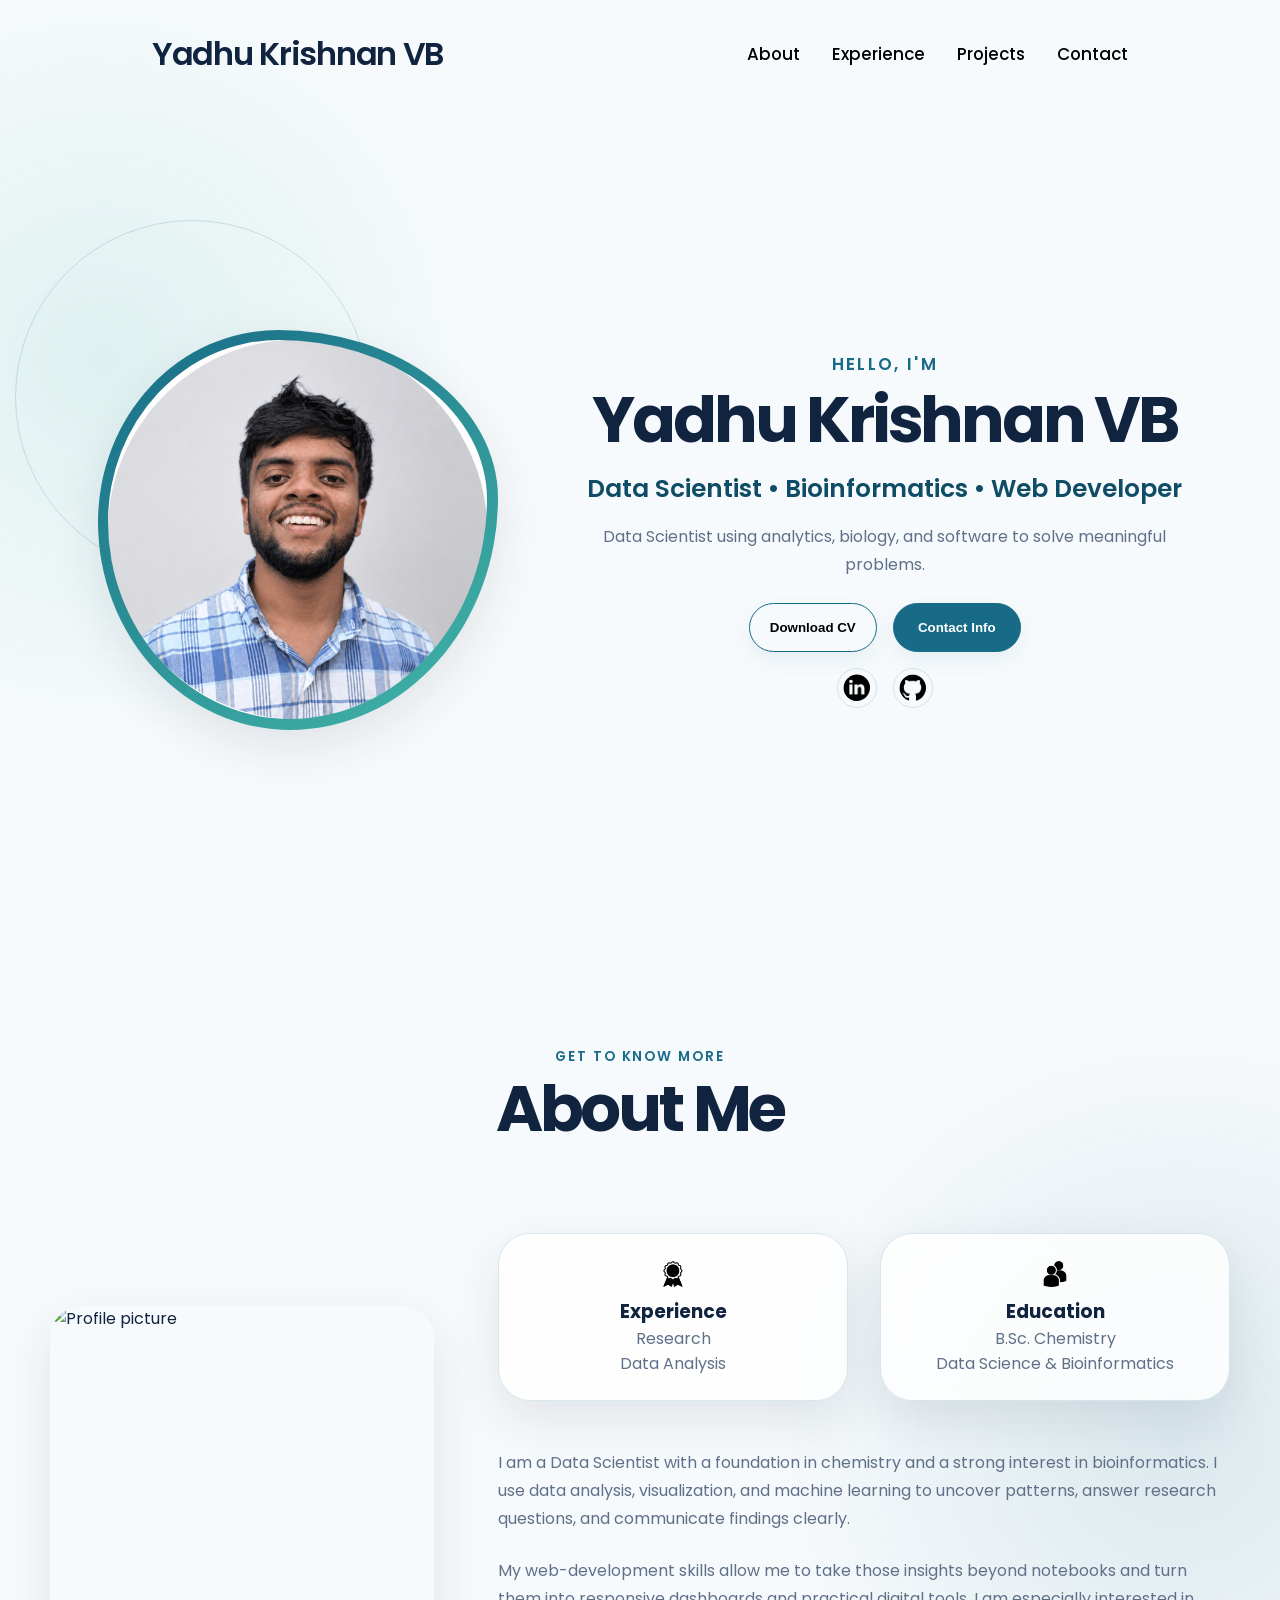
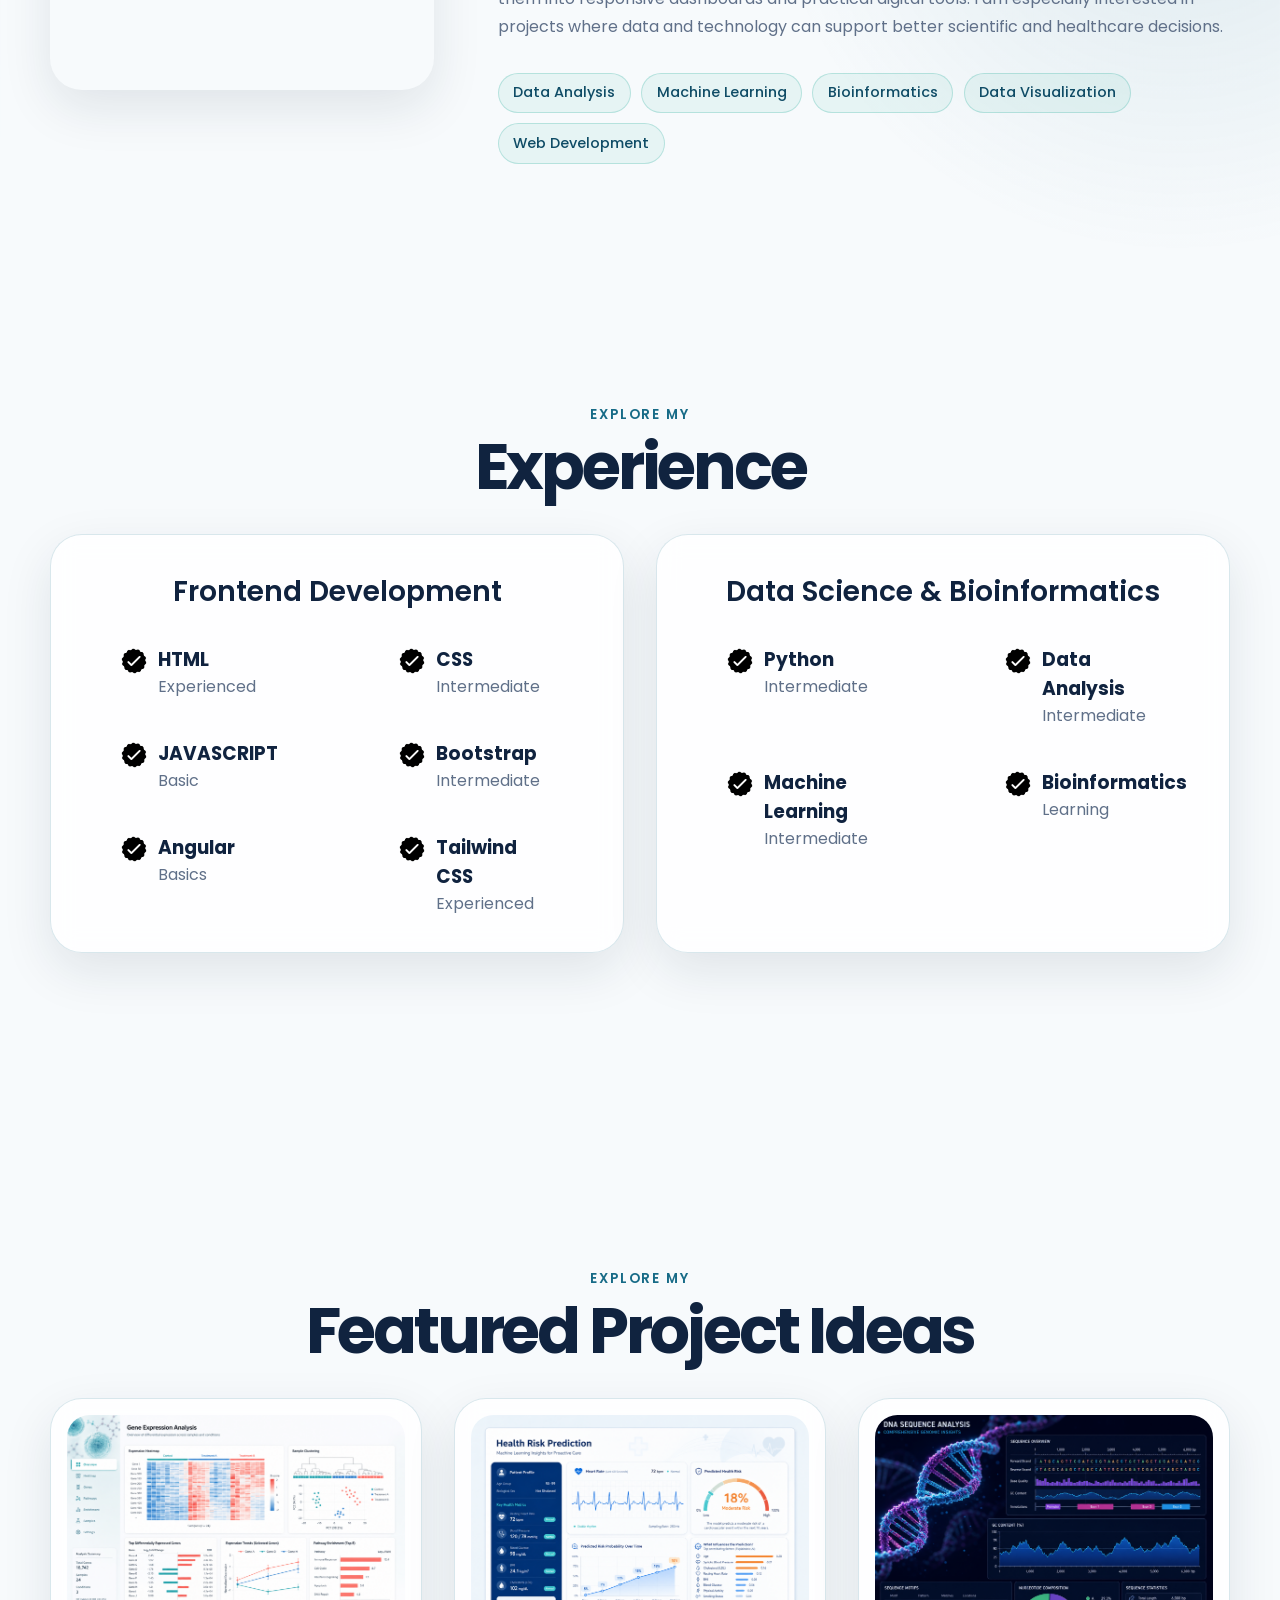
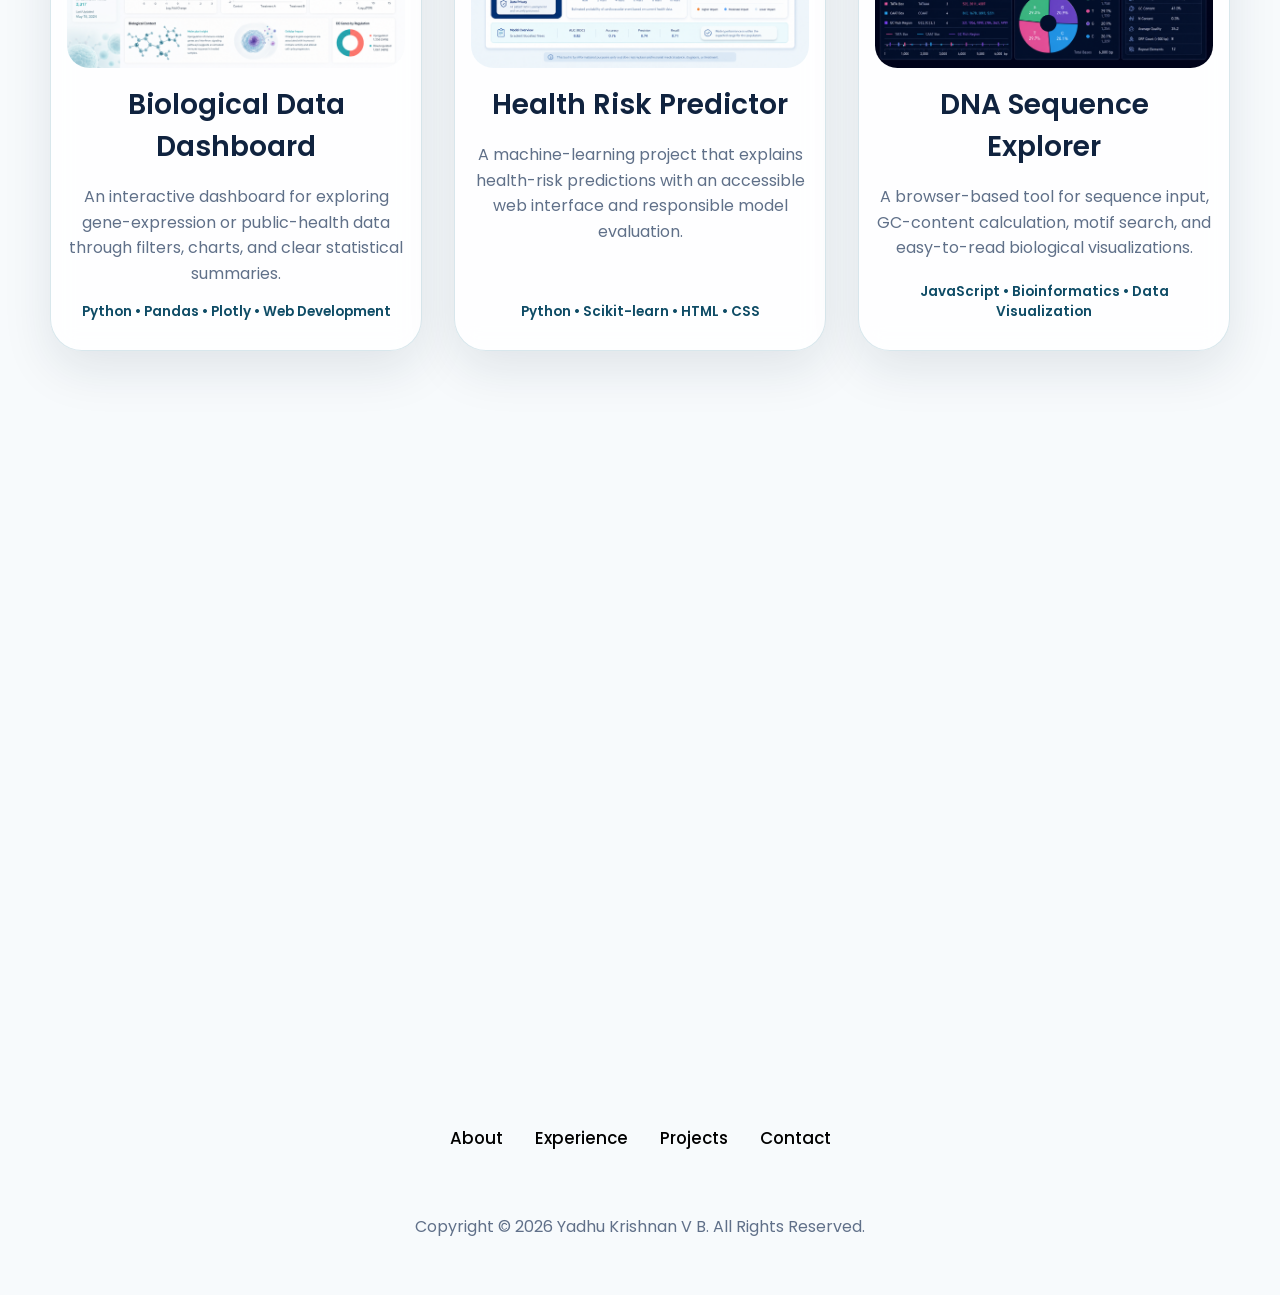
==== index.html @ 6dc7a038 "Remove industrial experience section" ====
<!DOCTYPE html>
<html lang="en">
<head>
  <meta charset="UTF-8" />
  <meta http-equiv="X-UA-Compatible" content="IE=edge" />
  <meta name="viewport" content="width=device-width, initial-scale=1.0" />
  <title>Yadhu Krishnan VB | Data Science & Bioinformatics</title>
  <link rel="stylesheet" href="style.css" />
  <link rel="stylesheet" href="mediaqueries.css" />
</head>
<body>
  <nav id="desktop-nav">
    <div class="logo">Yadhu Krishnan VB</div>
    <div>
      <ul class="nav-links">
        <li><a href="#about">About</a></li>
        <li><a href="#experience">Experience</a></li>
        <li><a href="#projects">Projects</a></li>
        <li><a href="#contact">Contact</a></li>
      </ul>
    </div>
  </nav>
 <nav id="hamburger-nav">
  <div class="logo">Yadhu Krishnan VB</div>

  <div class="hamburger-menu">
    <div class="hamburger-icon" onclick="toggleMenu()">
      <span></span>
      <span></span>
      <span></span>
    </div>

    <div class="menu-links">
      <li><a href="#about" onclick="toggleMenu()">About</a></li>
      <li><a href="#experience" onclick="toggleMenu()">Experience</a></li>
      <li><a href="#projects" onclick="toggleMenu()">Projects</a></li>
      <li><a href="#contact" onclick="toggleMenu()">Contact</a></li>
    </div>
  </div>
</nav>
<section id="profile">
  <div class="section__pic-container">
    <img
      src="./assets/profile-pic.png"
      alt="Yadhu Krishnan VB profile picture"
    />
  </div>

  <div class="section__text">
    <p class="section__text__p1">Hello, I'm</p>
    <h1 class="title">Yadhu Krishnan VB</h1>
    <!-- UPDATED: Clear professional positioning -->
    <p class="section__text__p2">Data Scientist • Bioinformatics • Web Developer</p>
    <p class="profile-summary">
      Data Scientist using analytics, biology, and software to solve meaningful problems.
    </p>

    <div class="btn-container">
      <button
        class="btn btn-color-2"
        onclick="window.open('./assets/resume-example.pdf')"
      >
        Download CV
      </button>

      <button
        class="btn btn-color-1"
        onclick="location.href='./#contact'"
      >
        Contact Info
      </button>
    </div>

    <div id="socials-container">
      <img
        src="./assets/linkedin.png"
        alt="My LinkedIn profile"
        class="icon"
        onclick="location.href='https://www.linkedin.com/in/yadhu-krishnan-v-b-65b9093b6'"
      />
      <img
  src="./assets/github.png"
  alt="Yadhu portfolio GitHub repository"
  class="icon"
  onclick="location.href='https://github.com/yadhukrishnanvb/yadhu-portfolio'"
/>
    </div>
  </div>
</section>
<section id="about">
    <p class="section__text__p1">Get TO Know More</p>
    <h1 class="title">About Me</h1>
   <div class="section-container">
    <div class="section__pic-container">
    <img
      src="./assets/about-pic.jpeg"
      alt="Profile picture"
      class="about-pic"
    />
  </div>

  <div class="about-details-container">
    <div class="about-containers">
      <div class="details-container">
        <img
          src="./assets/experience.png"
          alt="Experience icon"
          class="icon"
        />
        <h3>Experience</h3>
        <p>Research<br />Data Analysis</p>
    </div>
    <div class="details-container">
        <img
          src="./assets/education.png"
          alt="Education icon"
          class="icon"
          />
          <h3>Education</h3>
          <p>B.Sc. Chemistry<br />Data Science &amp; Bioinformatics</p>

    </div>
    </div>
    <div class="text-container">
      <!-- UPDATED: Clearer professional introduction and areas of focus -->
      <p>
        I am a Data Scientist with a foundation in chemistry and a strong interest in
        bioinformatics. I use data analysis, visualization, and machine learning to
        uncover patterns, answer research questions, and communicate findings clearly.
      </p>
      <p>
        My web-development skills allow me to take those insights beyond notebooks and
        turn them into responsive dashboards and practical digital tools. I am especially
        interested in projects where data and technology can support better scientific
        and healthcare decisions.
      </p>
      <div class="about-focus" aria-label="Areas of focus">
        <span>Data Analysis</span>
        <span>Machine Learning</span>
        <span>Bioinformatics</span>
        <span>Data Visualization</span>
        <span>Web Development</span>
      </div>
    </div>
  </div>
</div>
<img
  src="./assets/arrow.png"
  alt="Arrow icon"
  class="icon arrow"
  onclick="location.href='./#experience'"
/>
</section>
<section id="experience">
  <p class="section__text__p1">Explore My</p>
  <h1 class="title">Experience</h1>
  <div class="experience-details-container">
    <div class="about-containers">
      <div class="details-container">
        <h2 class="experience-sub-title">Frontend Development</h2>
        <div class="article-container">
        <article>
        <img
           src="./assets/checkmark.png"
         alt="Experience icon"
        class="icon"
  />
  <div>
    <h3>HTML</h3>
    <p>Experienced</p>
  </div>
</article>
        <article>
        <img
           src="./assets/checkmark.png"
         alt="Experience icon"
        class="icon"
  />
  <div>
    <h3>CSS</h3>
    <p>Intermediate</p>
  </div>
</article>
        <article>
        <img
           src="./assets/checkmark.png"
         alt="Experience icon"
        class="icon"
  />
  <div>
    <h3>JAVASCRIPT</h3>
    <p>Basic</p>
  </div>
</article>
        <article>
        <img
           src="./assets/checkmark.png"
         alt="Experience icon"
        class="icon"
  />
  <div>
    <h3>Bootstrap</h3>
    <p>Intermediate</p>
  </div>
</article>
        <article>
        <img
           src="./assets/checkmark.png"
         alt="Experience icon"
        class="icon"
  />
  <div>
    <h3>Angular</h3>
    <p>Basics</p>
  </div>
</article>
        <article>
        <img
           src="./assets/checkmark.png"
         alt="Experience icon"
        class="icon"
  />
  <div>
    <h3>Tailwind CSS</h3>
    <p>Experienced</p>
  </div>
</article>
        </div>
      </div>
      <div class="details-container">
        <!-- UPDATED: Data science and bioinformatics skills -->
        <h2 class="experience-sub-title">Data Science &amp; Bioinformatics</h2>
        <div class="article-container">
        <article>
        <img
           src="./assets/checkmark.png"
         alt="Experience icon"
        class="icon"
  />
  <div>
    <h3>Python</h3>
    <p>Intermediate</p>
  </div>
</article>
        <article>
        <img
           src="./assets/checkmark.png"
         alt="Experience icon"
        class="icon"
  />
  <div>
    <h3>Data Analysis</h3>
    <p>Intermediate</p>
  </div>
</article>
        <article>
        <img
           src="./assets/checkmark.png"
         alt="Experience icon"
        class="icon"
  />
  <div>
    <h3>Machine Learning</h3>
    <p>Intermediate</p>
  </div>
</article>
        <article>
        <img
           src="./assets/checkmark.png"
         alt="Experience icon"
        class="icon"
  />
  <div>
    <h3>Bioinformatics</h3>
    <p>Learning</p>
  </div>
</article>
        
        </div>
      </div>
    </div>
  </div>
  <img
  src="./assets/arrow.png"
  alt="Arrow icon"
  class="icon arrow"
  onclick="location.href='./#projects'"
/>
</section>
<section id="projects">
  <!-- UPDATED: One heading and three interdisciplinary project ideas -->
  <p class="section__text__p1">Explore My</p>
  <h1 class="title">Featured Project Ideas</h1>

  <div class="projects-grid">
    <div class="details-container color-container project-card">
      <img src="./assets/project-1.png" alt="Biological data dashboard preview" class="project-img" />
      <h2 class="experience-sub-title project-title">Biological Data Dashboard</h2>
      <p class="project-description">
        An interactive dashboard for exploring gene-expression or public-health data
        through filters, charts, and clear statistical summaries.
      </p>
      <p class="project-tools">Python • Pandas • Plotly • Web Development</p>
    </div>

    <div class="details-container color-container project-card">
      <img src="./assets/project-2.png" alt="Disease prediction application preview" class="project-img" />
      <h2 class="experience-sub-title project-title">Health Risk Predictor</h2>
      <p class="project-description">
        A machine-learning project that explains health-risk predictions with an
        accessible web interface and responsible model evaluation.
      </p>
      <p class="project-tools">Python • Scikit-learn • HTML • CSS</p>
    </div>

    <div class="details-container color-container project-card">
      <img src="./assets/project-3.png" alt="DNA sequence analysis tool preview" class="project-img" />
      <h2 class="experience-sub-title project-title">DNA Sequence Explorer</h2>
      <p class="project-description">
        A browser-based tool for sequence input, GC-content calculation, motif search,
        and easy-to-read biological visualizations.
      </p>
      <p class="project-tools">JavaScript • Bioinformatics • Data Visualization</p>
    </div>
  </div>
</section>
<section id="contact">
  <p class="section__text__p1">Get in Touch</p>
  <h1 class="title">Contact Me</h1>

  <div class="contact-info-upper-container">

    <div class="contact-info-container">
      <a
        href="mailto:yadhubiju@gmail.com"
        class="contact-email-link"
        aria-label="Email Yadhu at yadhubiju@gmail.com"
      >
        <img
          src="./assets/email.png"
          alt=""
          class="icon contact-icon email-icon"
        />
        <span>Email</span>
      </a>
    </div>

    <div class="contact-info-container">
      <img
        src="./assets/linkedin.png"
        alt="LinkedIn icon"
        class="icon contact-icon"
      />
      <p>
        <a href="https://www.linkedin.com/in/yadhu-krishnan-v-b-65b9093b6">
          LinkedIn
        </a>
      </p>
    </div>

  </div>
</section>
<footer>
  <nav>
    <div class="nav-links-container">
      <ul class="nav-links">
        <li><a href="#about">About</a></li>
        <li><a href="#experience">Experience</a></li>
        <li><a href="#projects">Projects</a></li>
        <li><a href="#contact">Contact</a></li>
      </ul>
    </div>
  </nav>

  <p>Copyright &#169; 2026 Yadhu Krishnan V B. All Rights Reserved.</p>
</footer>
<script src="script.js"></script>
</body>
</html>
---- style.css ----
/* GENERAL */

@import url("https://fonts.googleapis.com/css2?family=Poppins:wght@300;400;500;600&display=swap");

* {
  margin: 0;
  padding: 0;
}

body {
  font-family: "Poppins", sans-serif;
}

html {
  scroll-behavior: smooth;
}

p {
  color: rgb(85, 85, 85);
}

/* TRANSITION */

a,
.btn {
  transition: all 300ms ease;
}

/* DESKTOP NAV */

nav,
.nav-links {
  display: flex;
}

nav {
  justify-content: space-around;
  align-items: center;
  height: 17vh;
}
.nav-links {
  gap: 2rem;
  list-style: none;
  font-size: 1.5rem;
}

a {
  color: black;
  text-decoration: none;
  text-decoration-color: white;
}
a:hover {
  color: grey;
  text-decoration: underline;
  text-underline-offset: 1rem;
  text-decoration-color: rgb(181, 181, 181);
}

.logo {
  font-size: 2rem;
}

.logo:hover {
  cursor: default;
}


/* HAMBURGER MENU */

#hamburger-nav {
  display: none;
}

.hamburger-menu {
  position: relative;
  display: inline-block;
}

.hamburger-icon {
  display: flex;
  flex-direction: column;
  justify-content: space-between;
  height: 24px;
  width: 30px;
  cursor: pointer;
}

.hamburger-icon span {
  width: 100%;
  height: 2px;
  background-color: black;
  transition: all 0.3s ease-in-out;
}
.menu-links {
  position: absolute;
  top: 100%;
  right: 0;
  background-color: white;
  width: fit-content;
  max-height: 0;
  overflow: hidden;
  transition: all 0.3s ease-in-out;
}


.menu-links a {
  display: block;
  padding: 10px;
  text-align: center;
  font-size: 1.5rem;
  color: black;
  text-decoration: none;
  transition: all 0.3s ease-in-out;
}

.menu-links li {
  list-style: none;
}

.menu-links.open {
  max-height: 300px;
}

.hamburger-icon.open span:first-child {
  transform: rotate(45deg) translate(10px, 5px);
}

.hamburger-icon.open span:nth-child(2) {
  opacity: 0;
}

.hamburger-icon.open span:last-child {
  transform: rotate(-45deg) translate(10px, -5px);
}

.hamburger-icon span:first-child {
  transform: none;
}

.hamburger-icon span:nth-child(2) {
  opacity: 1;
}

.hamburger-icon span:last-child {
  transform: none;
}

/* SECTIONS */

section {
  padding-top: 4vh;
  height: 96vh;
  margin: 0 10rem;
  box-sizing: border-box;
  min-height: fit-content;
}

.section-container {
  display: flex;
}

/* PROFILE SECTION */

#profile {
  display: flex;
  justify-content: center;
  gap: 5rem;
  height: 80vh;
}

.section__pic-container {
  display: flex;
  height: 400px;
  width: 400px;
  margin: auto 0;
}
.section__text {
  align-self: center;
  text-align: center;
}

.section__text p {
  font-weight: 600;
}

.section__text__p1 {
  text-align: center;
}

.section__text__p2 {
  font-size: 1.55rem;
  margin-bottom: 1rem;
}

/* UPDATED: Short supporting statement below the profile title */
.profile-summary {
  max-width: 36rem;
  margin: 0 auto 1.5rem;
  font-weight: 400 !important;
}

.title {
  font-size: 3rem;
  text-align: center;
}

#socials-container {
  display: flex;
  justify-content: center;
  margin-top: 1rem;
  gap: 1rem;
}

/* ICONS */

.icon {
  cursor: pointer;
  height: 2rem;
}
/* BUTTONS */

.btn-container {
  display: flex;
  justify-content: center;
  gap: 1rem;
}

.btn {
  font-weight: 600;
  transition: all 300ms ease;
  padding: 1rem;
  width: 8rem;
  border-radius: 2rem;
}

.btn-color-1,
.btn-color-2 {
  border: rgb(53, 53, 53) 0.1rem solid;
}

.btn-color-1:hover,
.btn-color-2:hover {
  cursor: pointer;
}

.btn-color-1,
.btn-color-2:hover {
  background: rgb(53, 53, 53);
  color: white;
}

.btn-color-1:hover {
  background: rgb(0, 0, 0);
}

.btn-color-2 {
  background: none;
}

.btn-color-2:hover {
  border: rgb(255, 255, 255) 0.1rem solid;
}

.btn-container {
  gap: 1rem;
}

/* ABOUT SECTION */

#about {
  position: relative;
  height: auto;
  min-height: 96vh;
  padding-bottom: 6rem;
}

#about .title {
  margin-bottom: 2.5rem;
}

#about .section-container {
  align-items: center;
}

.about-containers {
  gap: 2rem;
  margin-bottom: 3rem;
  margin-top: 0;
}

.about-details-container {
  justify-content: center;
  flex-direction: column;
}

.about-containers,
.about-details-container {
  display: flex;
}

.about-pic {
  border-radius: 2rem;
}

.text-container p {
  line-height: 1.75;
  margin-bottom: 1.5rem;
}

/* UPDATED: Scannable focus areas in the About section */
.about-focus {
  display: flex;
  flex-wrap: wrap;
  gap: 0.65rem;
  margin-top: 2rem;
}

.about-focus span {
  padding: 0.55rem 0.9rem;
  border: 1px solid rgb(163, 163, 163);
  border-radius: 2rem;
  color: rgb(53, 53, 53);
  font-size: 0.9rem;
  font-weight: 500;
  background: rgb(250, 250, 250);
}

.arrow {
  position: absolute;
  right: -5rem;
  bottom: 2.5rem;
}

.details-container {
  padding: 1.5rem;
  flex: 1;
  background: white;
  border-radius: 2rem;
  border: rgb(53, 53, 53) 0.1rem solid;
  border-color: rgb(163, 163, 163);
  text-align: center;
}

.section-container {
  gap: 4rem;
  height: 80%;
}

.section__pic-container {
  height: 400px;
  width: 400px;
  margin: auto 0;
}

/* EXPERIENCE SECTION */

#experience {
  position: relative;
}

.experience-sub-title {
  color: rgb(85, 85, 85);
  font-weight: 600;
  font-size: 1.75rem;
  margin-bottom: 2rem;
}

.experience-details-container {
  display: flex;
  justify-content: center;
  flex-direction: column;
  margin-top: 2rem;
}

.article-container {
  display: flex;
  text-align: initial;
  flex-wrap: wrap;
  flex-direction: row;
  gap: 2.5rem;
  justify-content: space-around;
}

article {
  display: flex;
  width: 10rem;
  justify-content: space-around;
  gap: 0.5rem;
}

article.icon{
  cursor: default;
}

/* PROJECTS SECTION */

#projects {
  position: relative;
  height: auto;
  padding-bottom: 5rem;
}

/* UPDATED: Responsive project-card layout */
.projects-grid {
  display: grid;
  grid-template-columns: repeat(3, minmax(0, 1fr));
  gap: 2rem;
  margin-top: 2rem;
}

.project-card {
  display: flex;
  flex-direction: column;
  align-items: center;
}

.color-container {
  border-color: rgb(163, 163, 163);
  background: rgb(250, 250, 250);
}

.project-img {
  border-radius: 2rem;
  width: 90%;
  aspect-ratio: 4 / 3;
  object-fit: cover;
}

.project-title {
  margin: 1rem;
  color: black;
}

.project-btn {
  color: black;
  border-color: rgb(163, 163, 163);
}

.project-description {
  line-height: 1.6;
  margin-bottom: 1rem;
}

.project-tools {
  margin-top: auto;
  font-weight: 600;
  color: rgb(53, 53, 53);
}

/* CONTACT */

#contact {
  display: flex;
  justify-content: center;
  flex-direction: column;
  height: 70vh;
}

.contact-info-upper-container {
  display: flex;
  justify-content: center;
  border-radius: 2rem;
  border: rgb(53, 53, 53) 0.1rem solid;
  border-color: rgb(163, 163, 163);
  background: rgb(250, 250, 250);
  margin: 2rem auto;
  padding: 0.5rem;
}

.contact-info-container {
  display: flex;
  align-items: center;
  justify-content: center;
  gap: 0.5rem;
  margin: 1rem;
}

.contact-info-container p {
  font-size: larger;
}

.contact-icon {
  cursor: default;
}

.email-icon {
  cursor: pointer;
  height: 2.5rem;
}

.contact-email-link {
  align-items: center;
  display: flex;
  gap: 0.5rem;
}

/* FOOTER SECTION */

footer {
  height: 26vh;
  margin: 0 1rem;
}

footer p {
  text-align: center;
}

/* MODERN VISUAL THEME */
:root { --ink:#10233f; --muted:#607089; --primary:#176b87; --primary-dark:#0f4c66; --accent:#43b7a8; --surface:rgba(255,255,255,.82); --border:rgba(23,107,135,.16); --shadow:0 18px 50px rgba(16,35,63,.1); }
* { box-sizing: border-box; }
body { color:var(--ink); background:radial-gradient(circle at 8% 8%,rgba(67,183,168,.14),transparent 24rem),radial-gradient(circle at 92% 32%,rgba(23,107,135,.12),transparent 26rem),#f7fafc; overflow-x:hidden; }
p { color:var(--muted); }
#desktop-nav,#hamburger-nav { position:relative; z-index:20; }
#desktop-nav { height:12vh; max-width:1280px; margin:auto; }
.logo { color:var(--ink); font-weight:600; letter-spacing:-.04em; }
.nav-links { font-size:1.05rem; }
.nav-links a { position:relative; font-weight:500; }
.nav-links a:hover { color:var(--primary); text-decoration:none; }
.nav-links a::after { position:absolute; right:0; bottom:-.45rem; left:0; height:2px; content:""; background:linear-gradient(90deg,var(--primary),var(--accent)); transform:scaleX(0); transform-origin:right; transition:transform 250ms ease; }
.nav-links a:hover::after { transform:scaleX(1); transform-origin:left; }
section { max-width:1180px; margin-inline:auto; padding-top:6rem; }
#profile { position:relative; min-height:82vh; gap:clamp(3rem,7vw,7rem); }
#profile::before { position:absolute; z-index:-1; width:22rem; height:22rem; content:""; border:1px solid rgba(23,107,135,.18); border-radius:50%; transform:translate(-28rem,1rem); animation:float-orb 7s ease-in-out infinite; }
#profile .section__pic-container { position:relative; padding:.65rem; background:linear-gradient(145deg,var(--primary),var(--accent)); border-radius:45% 55% 52% 48% / 48% 42% 58% 52%; box-shadow:var(--shadow); animation:profile-shape 8s ease-in-out infinite; }
#profile .section__pic-container img,.about-pic { width:100%; height:100%; object-fit:cover; }
#profile .section__pic-container img { border-radius:inherit; }
.section__text { max-width:40rem; }
.section__text__p1 { color:var(--primary); font-size:.85rem; font-weight:600; letter-spacing:.14em; text-transform:uppercase; }
#profile .section__text__p1 { font-size:1.05rem; }
.title { margin:.45rem 0 1rem; color:var(--ink); font-size:clamp(2.5rem,5vw,4.25rem); line-height:1.08; letter-spacing:-.05em; }
.section__text__p2 { color:var(--primary-dark); }
.profile-summary { line-height:1.75; }
.btn { border-color:var(--primary); box-shadow:0 8px 20px rgba(23,107,135,.08); }
.btn-color-1,.btn-color-2:hover { background:var(--primary); }
.btn:hover { border-color:var(--primary-dark); box-shadow:0 12px 24px rgba(23,107,135,.2); transform:translateY(-3px); }
#socials-container .icon { padding:.35rem; height:2.5rem; border:1px solid var(--border); border-radius:50%; transition:transform 250ms ease,box-shadow 250ms ease; }
#socials-container .icon:hover { box-shadow:0 8px 18px rgba(16,35,63,.14); transform:translateY(-3px) rotate(-4deg); }
.details-container,.contact-info-upper-container { background:var(--surface); border:1px solid var(--border); box-shadow:var(--shadow); backdrop-filter:blur(12px); }
.details-container { transition:transform 300ms ease,box-shadow 300ms ease,border-color 300ms ease; }
.details-container:hover { border-color:rgba(23,107,135,.38); box-shadow:0 22px 55px rgba(16,35,63,.14); transform:translateY(-7px); }
#about .section-container { min-height:70vh; }
#about .section__pic-container {
  flex: 0 0 clamp(280px, 30vw, 400px);
  width: clamp(280px, 30vw, 400px);
  height: auto;
  aspect-ratio: 1;
  overflow: hidden;
  border-radius: 2rem;
  box-shadow: var(--shadow);
}
#about .about-details-container { flex: 1 1 0; min-width: 0; }
.about-focus span { color:var(--primary-dark); background:rgba(67,183,168,.09); border-color:rgba(67,183,168,.3); }
#experience { height:auto; min-height:96vh; padding-bottom:6rem; }
#experience .details-container { padding:2.25rem 1.75rem; }
.experience-sub-title { color:var(--ink); }
article { justify-content:flex-start; align-items:flex-start; }
article .icon { flex:0 0 auto; }
.project-card { overflow:hidden; padding:1rem 1rem 1.75rem; }
.project-img { width:100%; border-radius:1.4rem; transition:transform 500ms ease; }
.project-card:hover .project-img { transform:scale(1.035); }
.project-tools { color:var(--primary-dark); font-size:.85rem; }
#contact { min-height:70vh; }
.contact-info-upper-container { padding:.75rem 1.5rem; }
.contact-info-container a:hover { color:var(--primary); text-decoration:none; }
.reveal { opacity:0; transform:translateY(28px); transition:opacity 700ms ease,transform 700ms cubic-bezier(.22,1,.36,1); }
.reveal.is-visible { opacity:1; transform:translateY(0); }
@keyframes profile-shape { 0%,100% { border-radius:45% 55% 52% 48% / 48% 42% 58% 52%; } 50% { border-radius:55% 45% 44% 56% / 42% 54% 46% 58%; } }
@keyframes float-orb { 0%,100% { transform:translate(-28rem,1rem); } 50% { transform:translate(-28rem,-1rem); } }
@media (prefers-reduced-motion:reduce) {
  *,*::before,*::after { scroll-behavior:auto!important; animation-duration:.01ms!important; animation-iteration-count:1!important; transition-duration:.01ms!important; }
  .reveal { opacity:1; transform:none; }
}
---- mediaqueries.css ----
@media screen and (max-width: 1400px) {
  #profile {
    height: 83vh;
    margin-bottom: 6rem;
  }

  .about-containers {
    flex-wrap: wrap;
  }
}

@media screen and (max-width: 1200px) {
  #desktop-nav {
    display: none;
  }

  #hamburger-nav {
    display: flex;
  }

  #experience,
  .experience-details-container {
    margin-top: 2rem;
  }

  #profile,
  .section-container {
    display: block;
  }

  .arrow {
    display: none;
  }

  section,
  .section-container {
    height: fit-content;
  }

  section {
    margin: 0 5%;
  }

  #hamburger-nav { height: 6rem; padding: 0 5%; }
  .menu-links { border: 1px solid var(--border); border-radius: 1rem; box-shadow: var(--shadow); }

  .section__pic-container {
    width: 275px;
    height: 275px;
    margin: 0 auto 2rem;
  }

  #about .section__pic-container {
    width: 275px;
    height: auto;
  }

  .about-containers {
    margin-top: 0;
  }

  #about .title {
    margin-bottom: 2rem;
  }

  .projects-grid {
    grid-template-columns: repeat(2, minmax(0, 1fr));
  }
}
@media screen and (max-width: 600px) {
  #contact,
  footer {
    height: 40vh;
  }

  #profile {
    height: auto;
    min-height: calc(100vh - 6rem);
    margin-bottom: 3rem;
    padding-top: 2rem;
  }

  article {
    font-size: 1rem;
  }

  footer nav {
    height: fit-content;
    margin-bottom: 2rem;
  }

  .about-containers,
  .contact-info-upper-container,
  .btn-container {
    flex-wrap: wrap;
  }

  .contact-info-container {
    margin: 0;
  }

  .contact-info-container p,
  .nav-links li a {
    font-size: 1rem;
  }

  .experience-sub-title {
    font-size: 1.25rem;
  }

  .logo {
    font-size: 1.5rem;
  }

  .nav-links {
    flex-direction: column;
    gap: 0.5rem;
    text-align: center;
  }

  .contact-info-upper-container {
    padding: 0.5rem;
  }

  .section__pic-container {
    width: auto;
    height: min(70vw, 290px);
    justify-content: center;
  }

  #profile .section__pic-container { width: min(70vw, 290px); }

  #about .section__pic-container {
    width: min(78vw, 290px);
    height: auto;
  }

  .section__text__p2 {
    font-size: 1.25rem;
  }

  .title {
    font-size: 2rem;
  }

  section { padding-top: 4.5rem; }
  .section__text { padding-inline: .5rem; }
  .section__text__p2 { line-height: 1.5; }
  .details-container { border-radius: 1.4rem; }
  #experience .details-container { padding: 1.5rem 1rem; }
  .article-container { gap: 1.75rem 1rem; }
  article { width: calc(50% - .5rem); }
  .contact-info-upper-container { flex-direction: column; gap: .8rem; padding: 1.25rem; }

  .text-container {
    text-align: justify;
  }

  #about {
    padding-bottom: 4rem;
  }

  #about .title {
    margin-bottom: 1.5rem;
  }

  .about-containers {
    margin-bottom: 2rem;
  }

  .about-focus {
    justify-content: center;
  }

  .projects-grid {
    grid-template-columns: 1fr;
  }
}
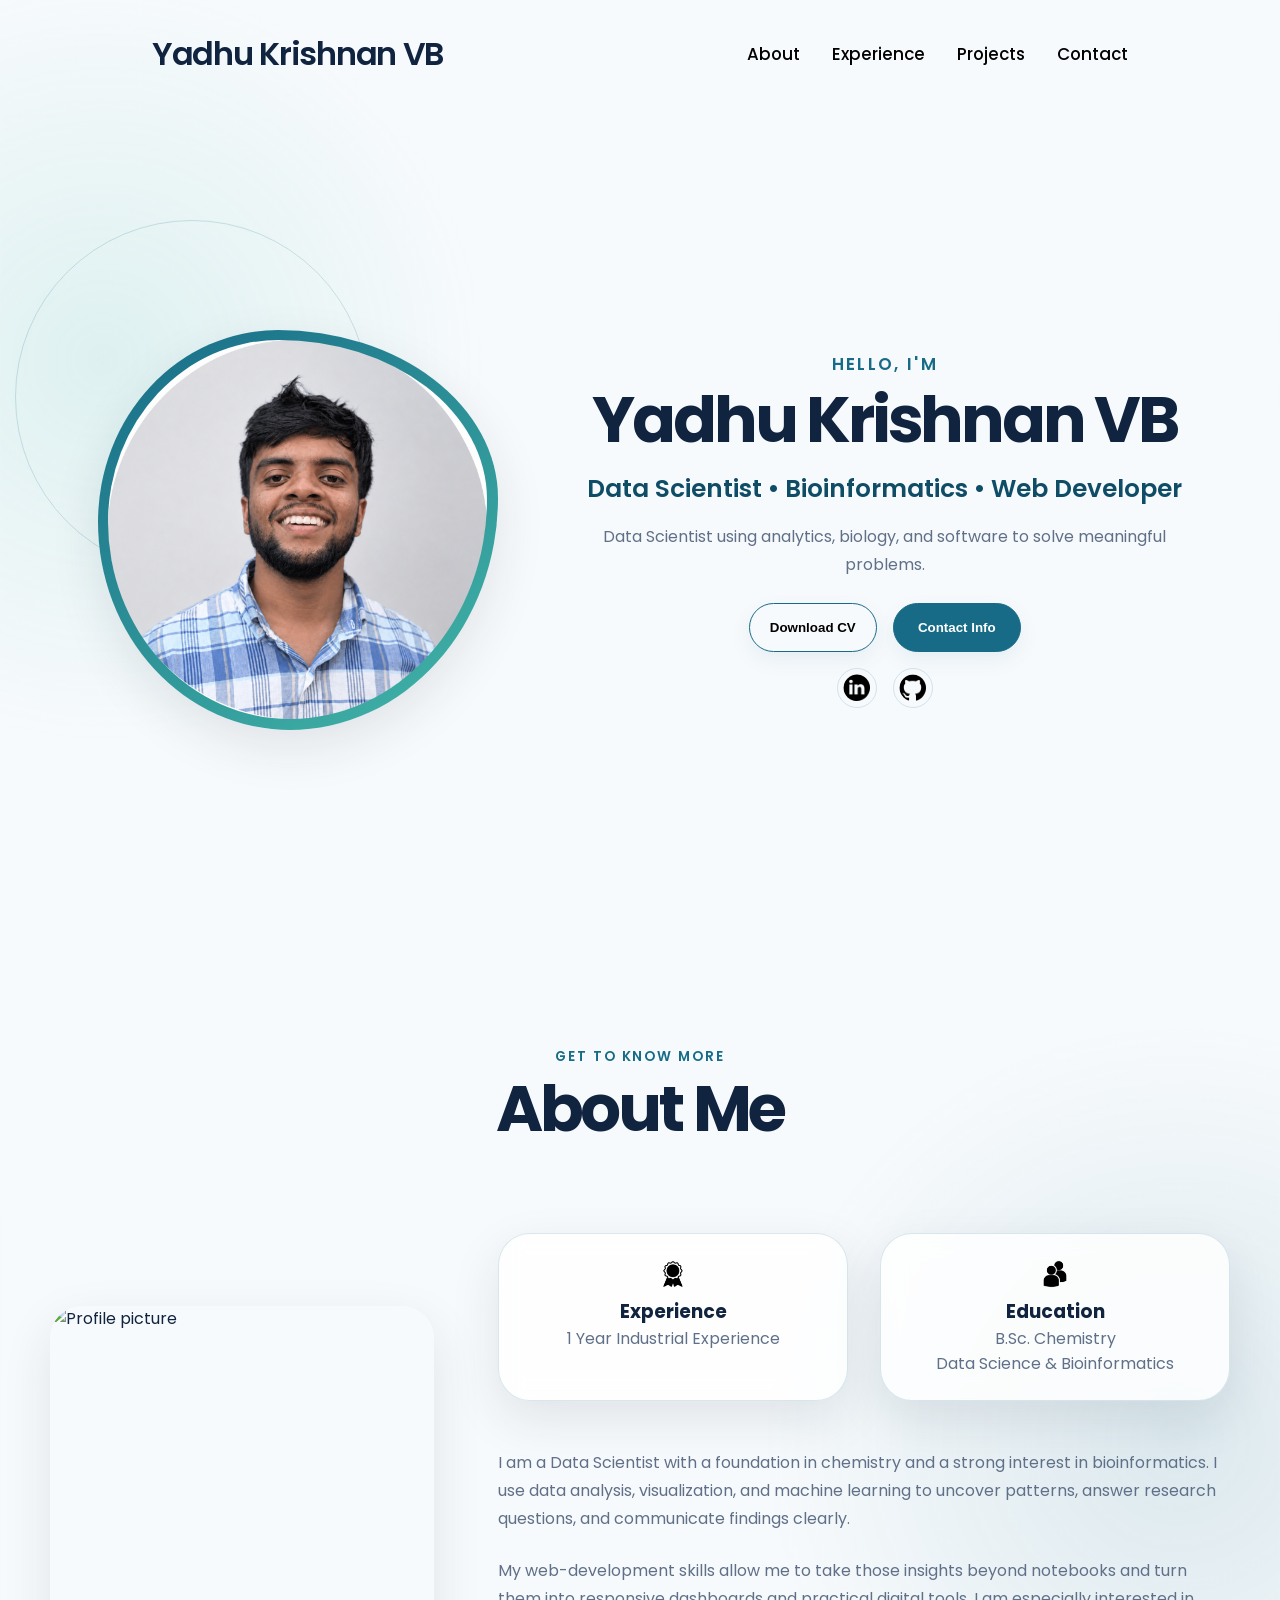
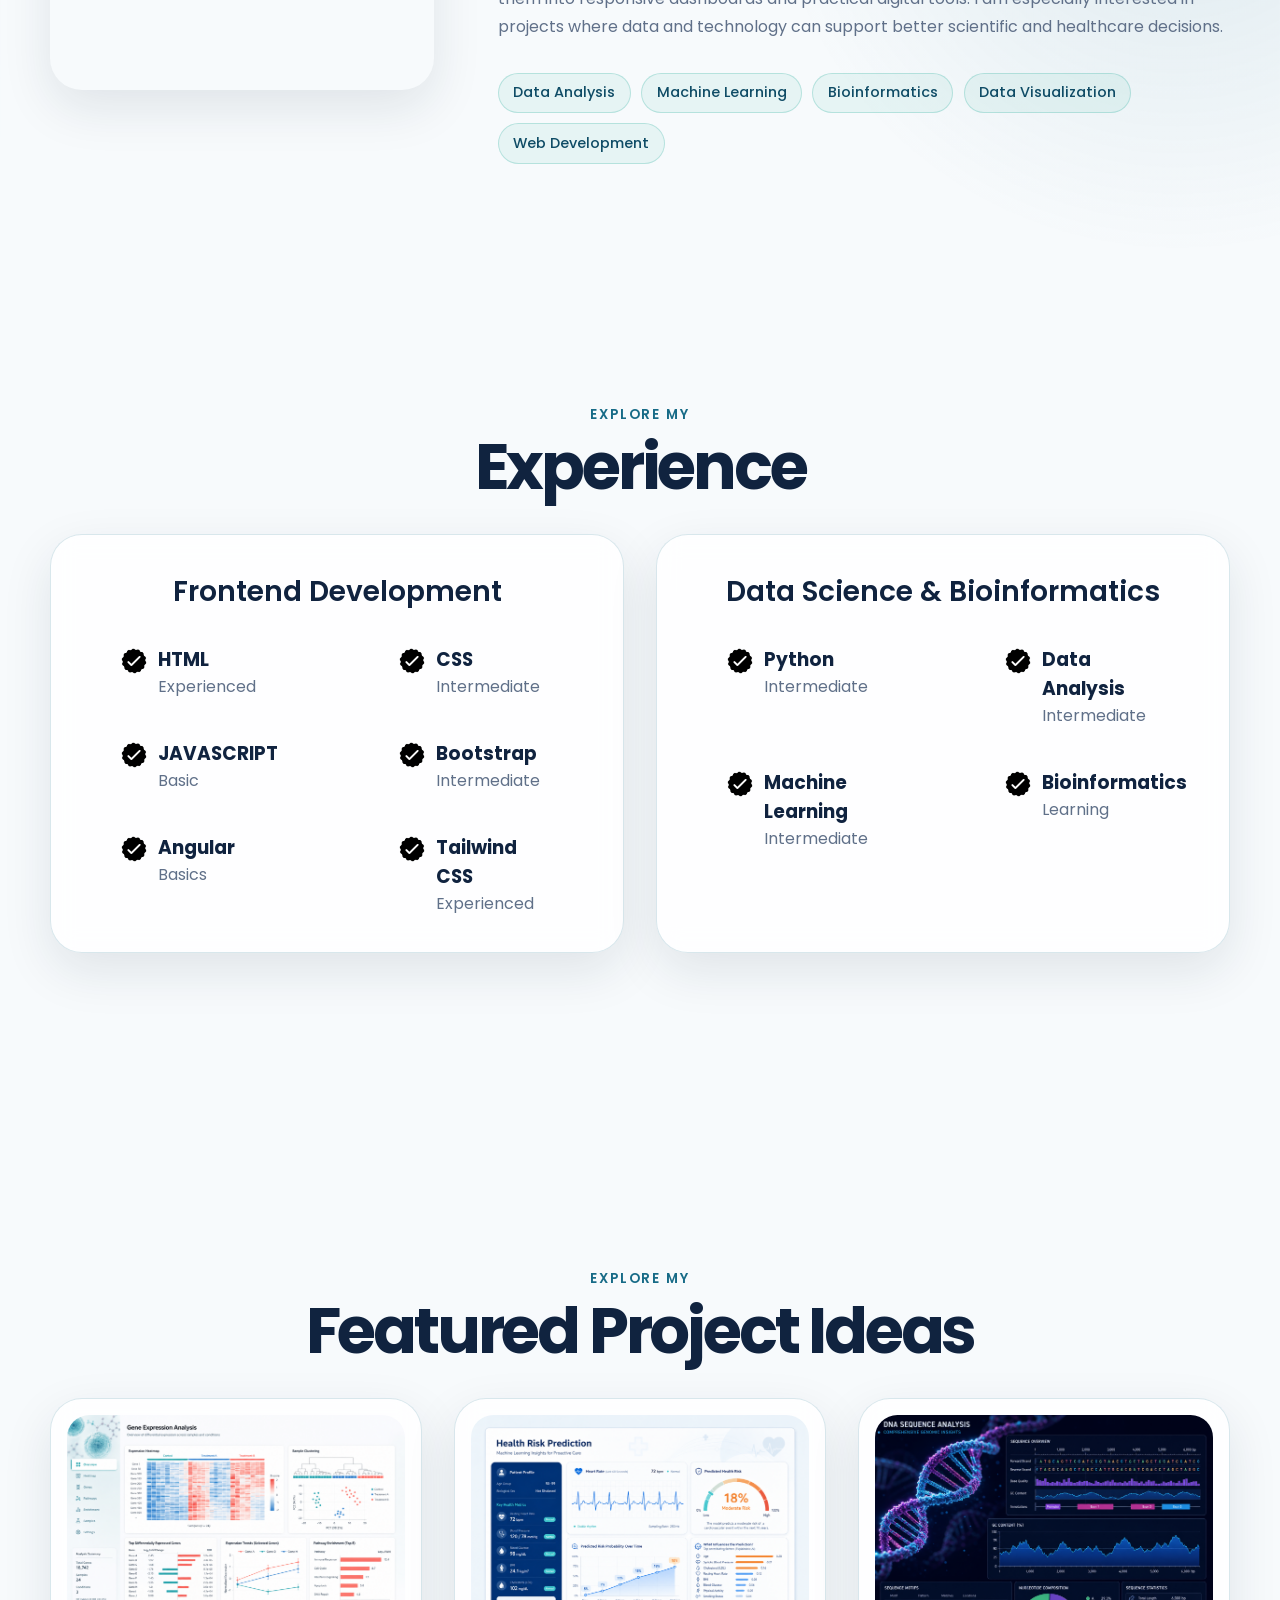
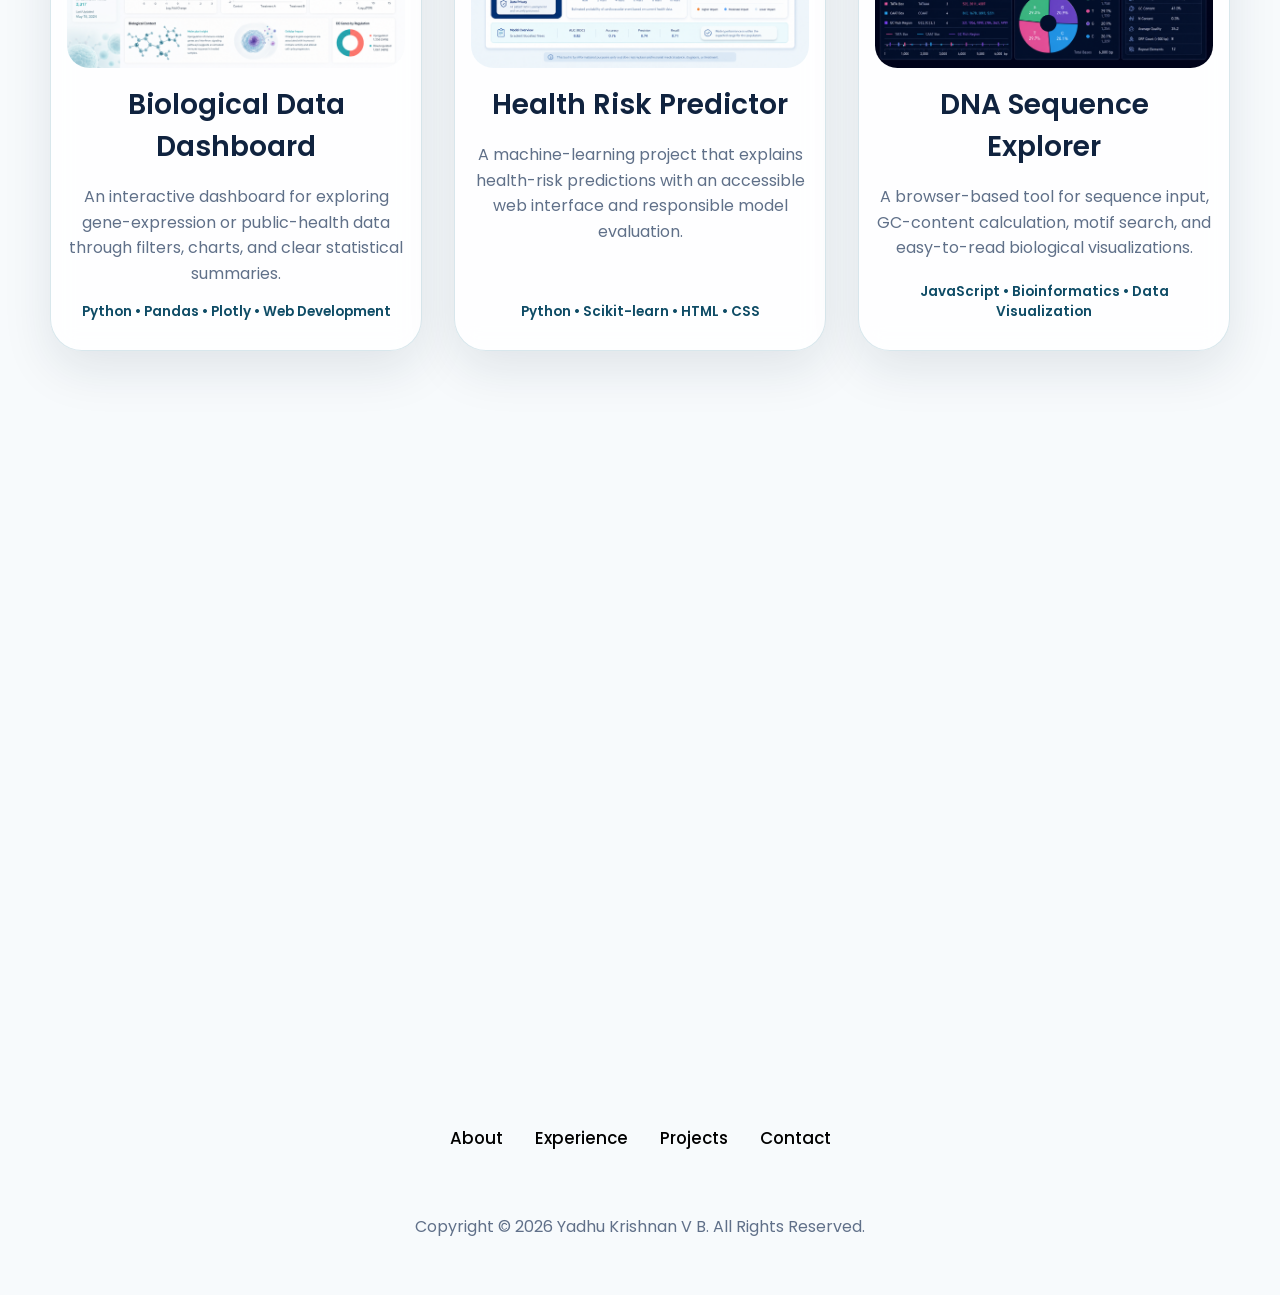
==== commit f41b1e8b: "Add industrial experience summary" ====
--- a/index.html
+++ b/index.html
@@ -108,7 +108,7 @@
           class="icon"
         />
         <h3>Experience</h3>
-        <p>Research<br />Data Analysis</p>
+        <p>1 Year Industrial Experience</p>
     </div>
     <div class="details-container">
         <img
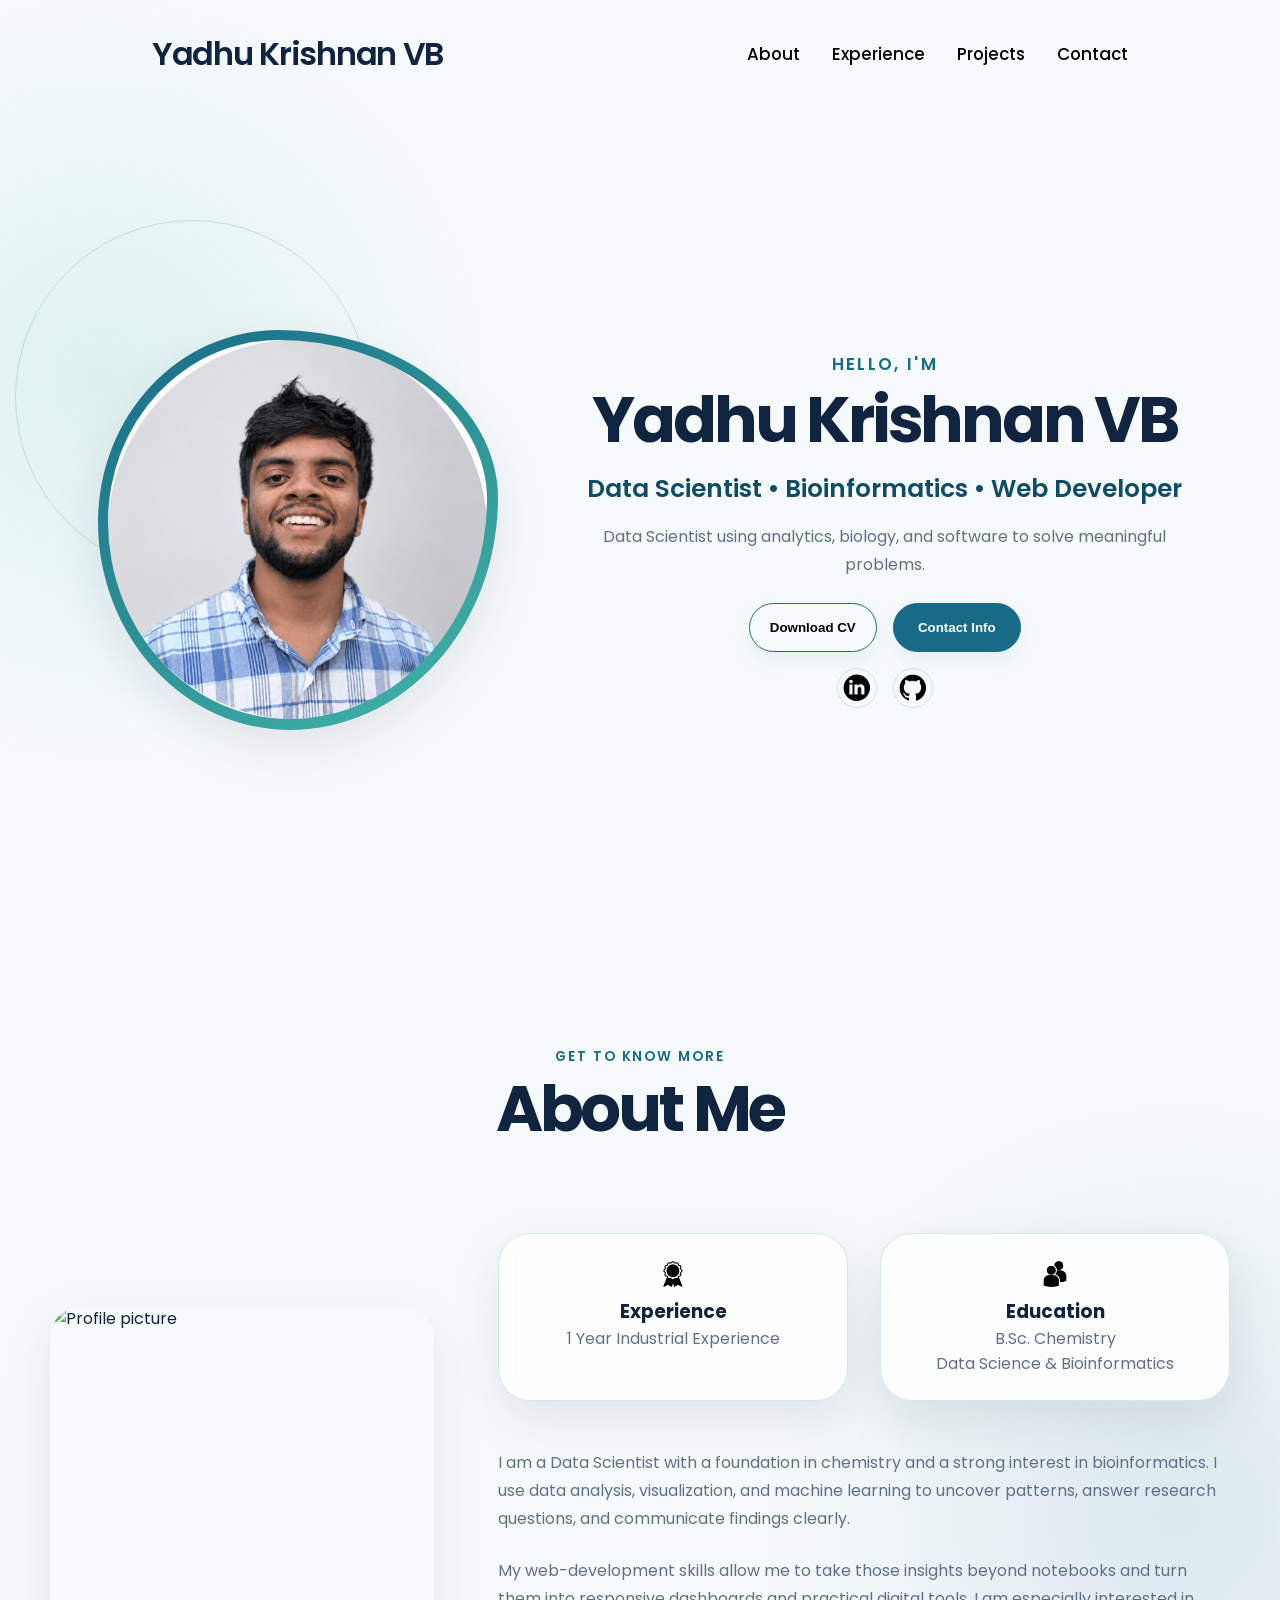
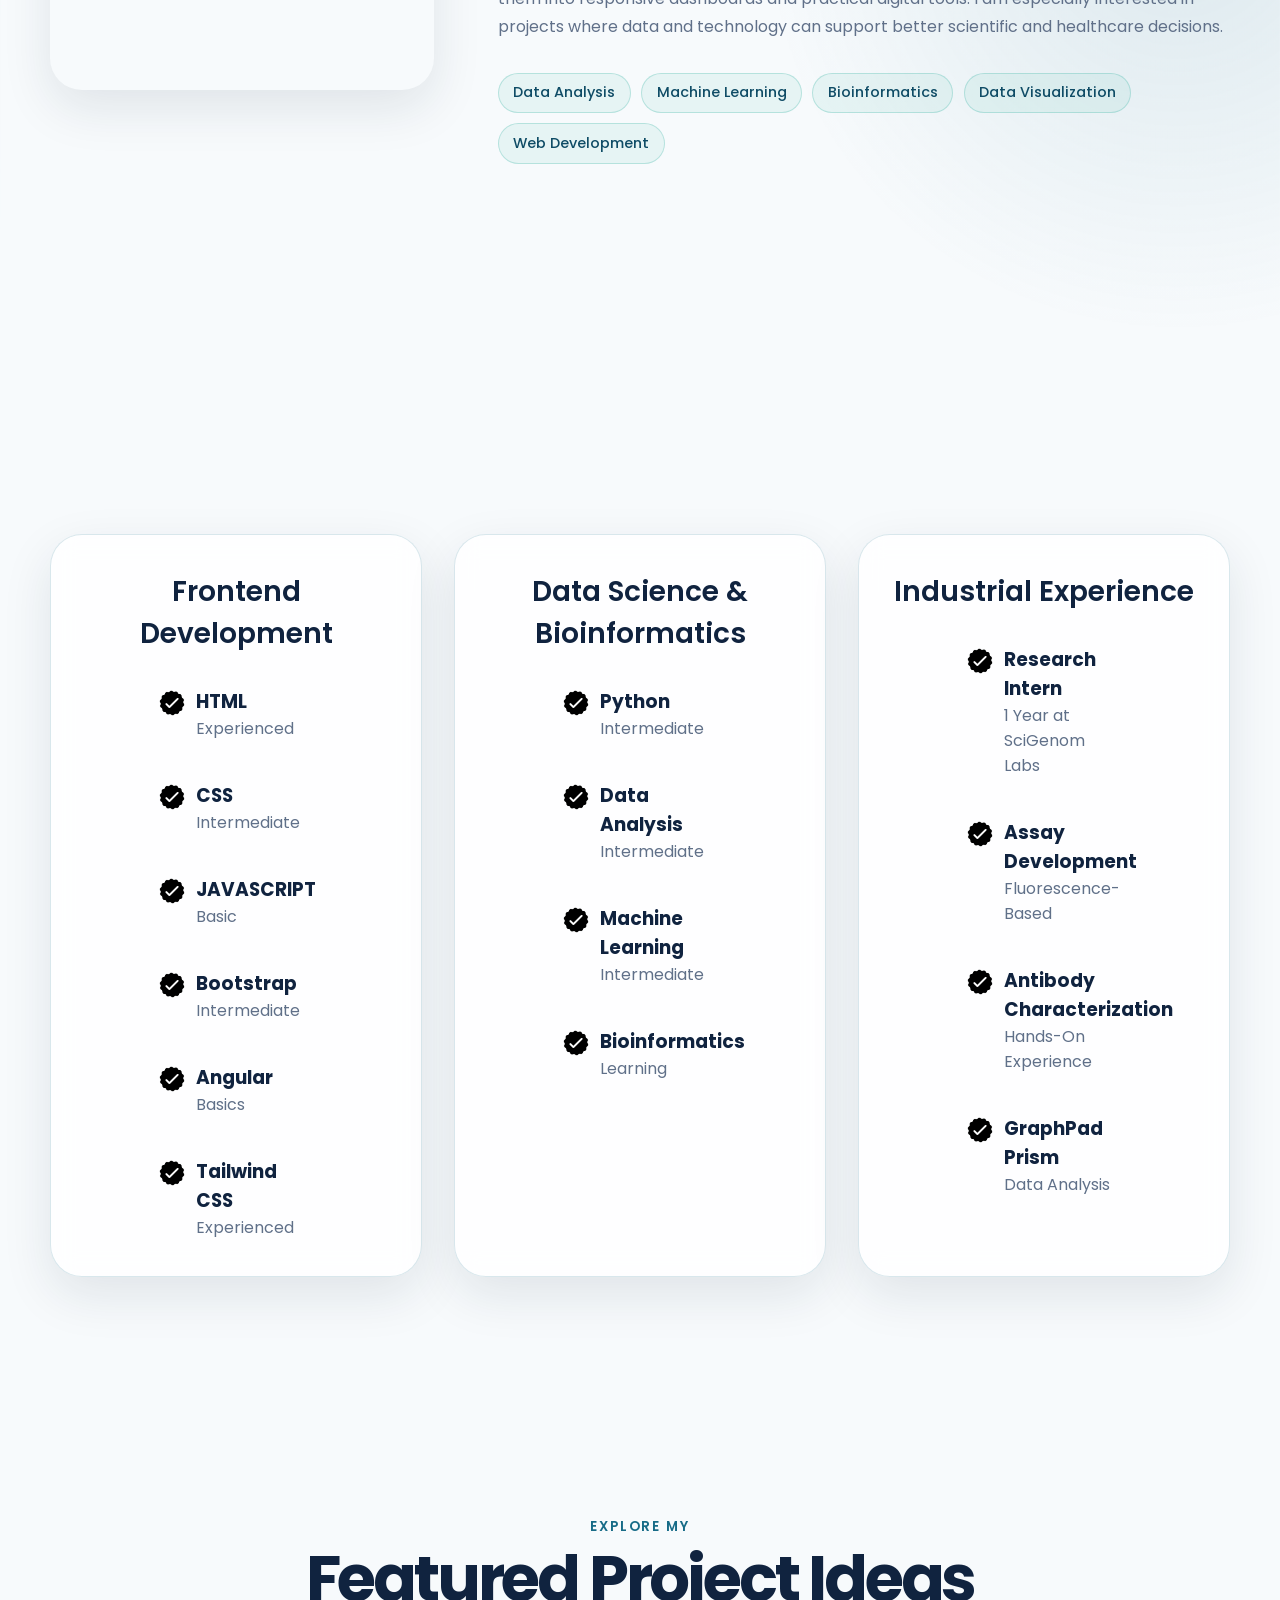
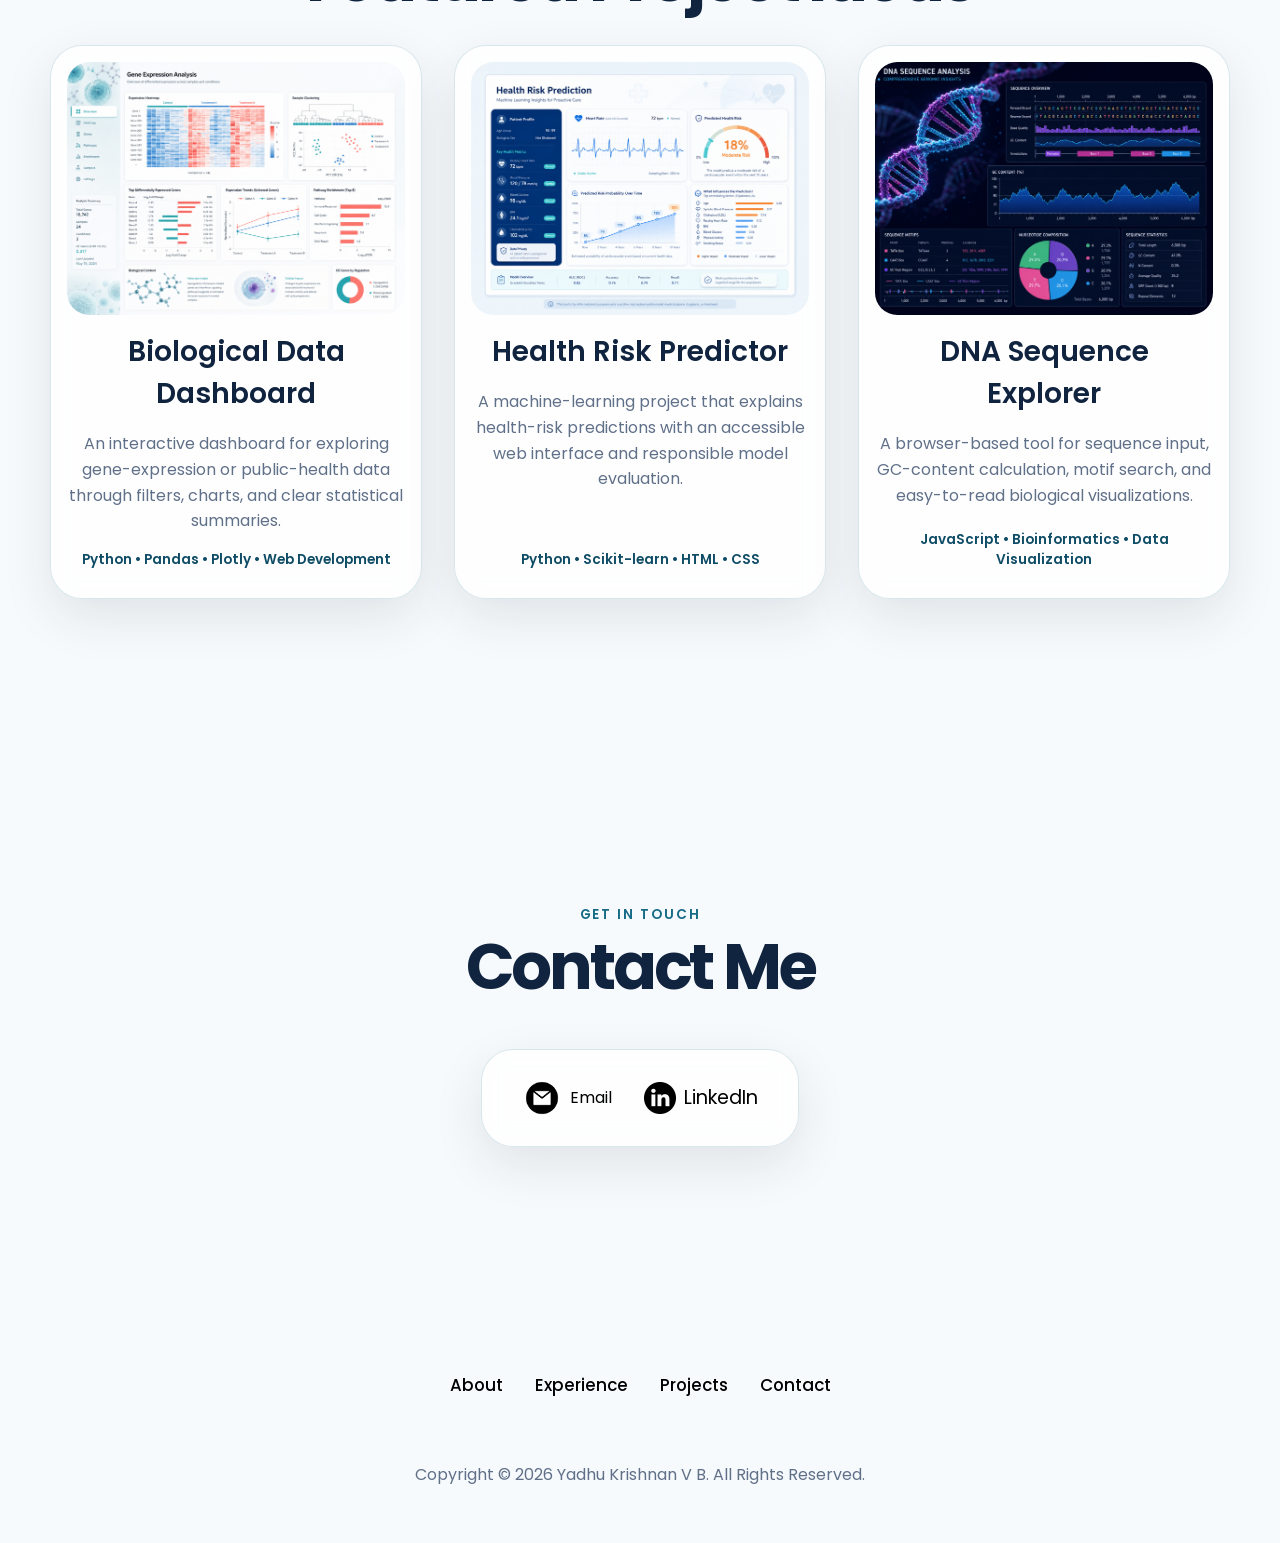
==== commit 65088d38: "Add industrial experience card" ====
--- a/index.html
+++ b/index.html
@@ -278,6 +278,55 @@
         
         </div>
       </div>
+      <div class="details-container">
+        <h2 class="experience-sub-title">Industrial Experience</h2>
+        <div class="article-container">
+          <article>
+            <img
+              src="./assets/checkmark.png"
+              alt="Experience icon"
+              class="icon"
+            />
+            <div>
+              <h3>Research Intern</h3>
+              <p>1 Year at SciGenom Labs</p>
+            </div>
+          </article>
+          <article>
+            <img
+              src="./assets/checkmark.png"
+              alt="Experience icon"
+              class="icon"
+            />
+            <div>
+              <h3>Assay Development</h3>
+              <p>Fluorescence-Based</p>
+            </div>
+          </article>
+          <article>
+            <img
+              src="./assets/checkmark.png"
+              alt="Experience icon"
+              class="icon"
+            />
+            <div>
+              <h3>Antibody Characterization</h3>
+              <p>Hands-On Experience</p>
+            </div>
+          </article>
+          <article>
+            <img
+              src="./assets/checkmark.png"
+              alt="Experience icon"
+              class="icon"
+            />
+            <div>
+              <h3>GraphPad Prism</h3>
+              <p>Data Analysis</p>
+            </div>
+          </article>
+        </div>
+      </div>
     </div>
   </div>
   <img
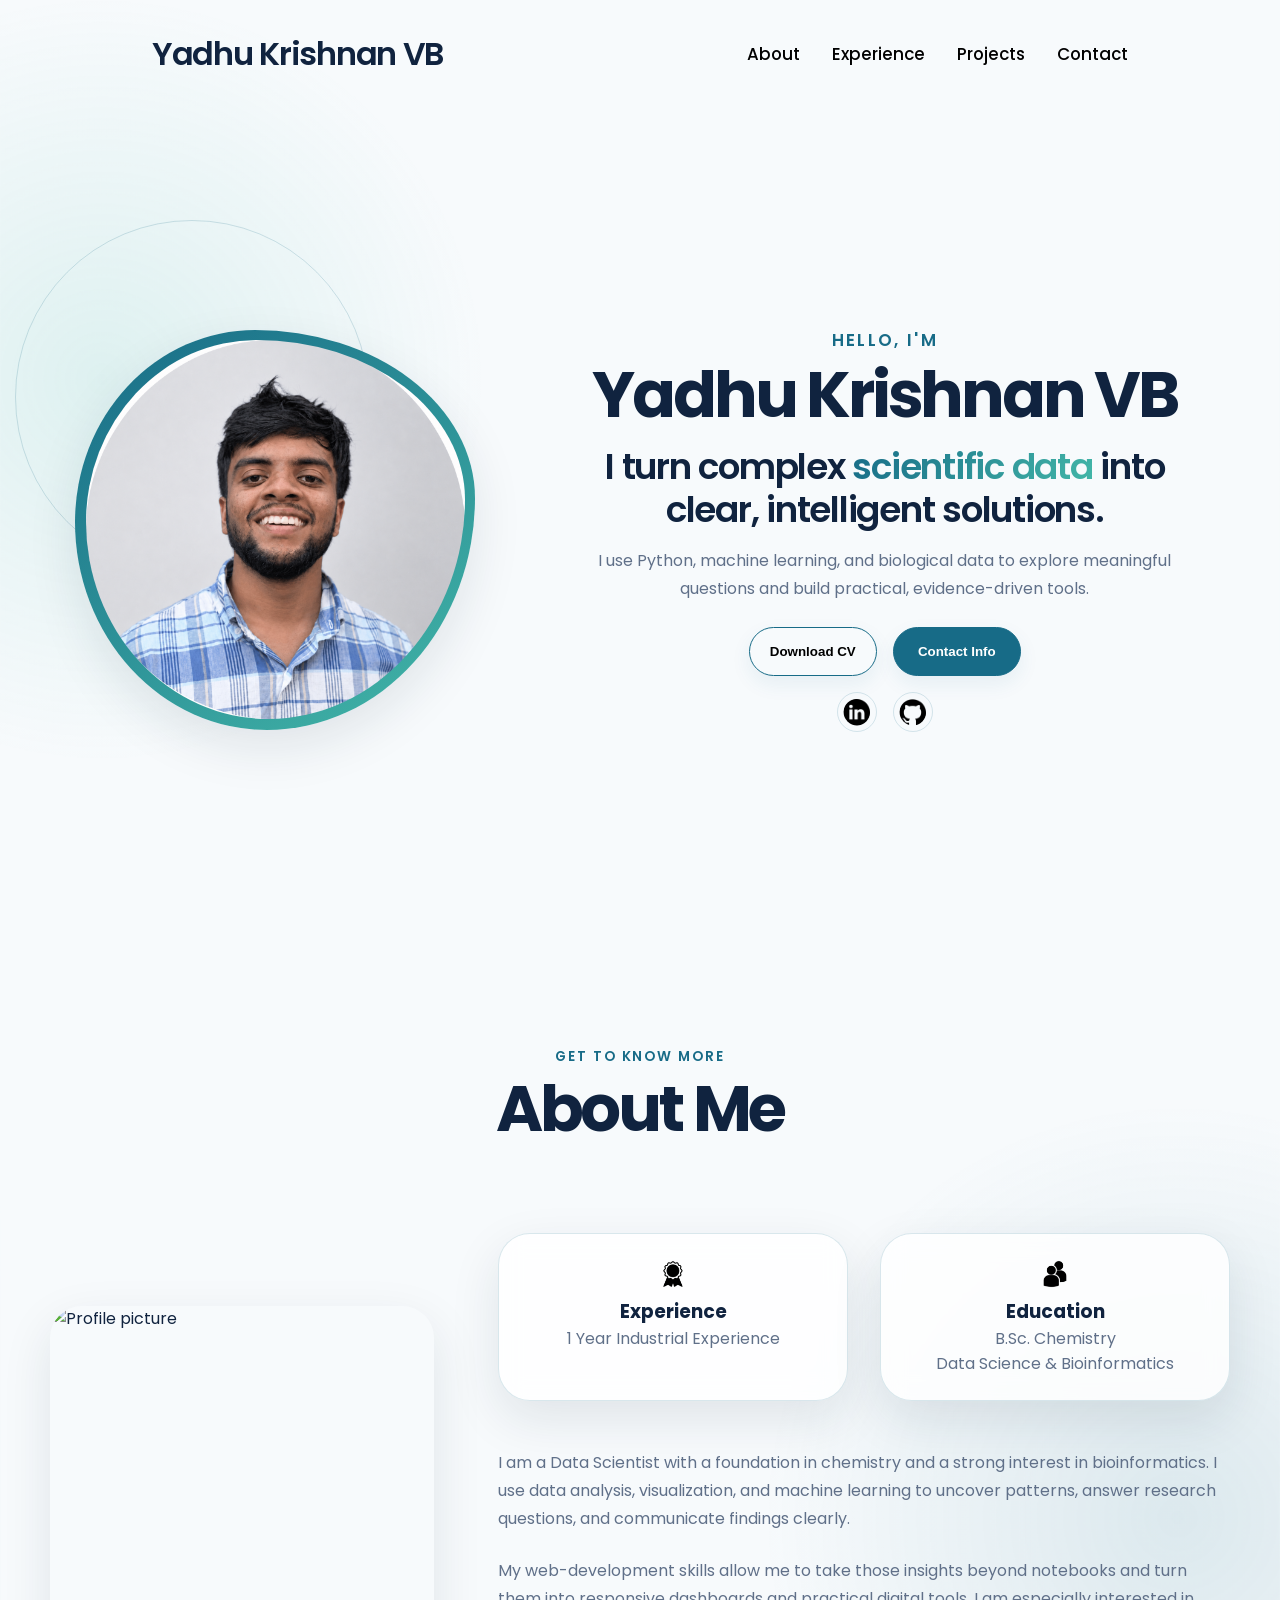
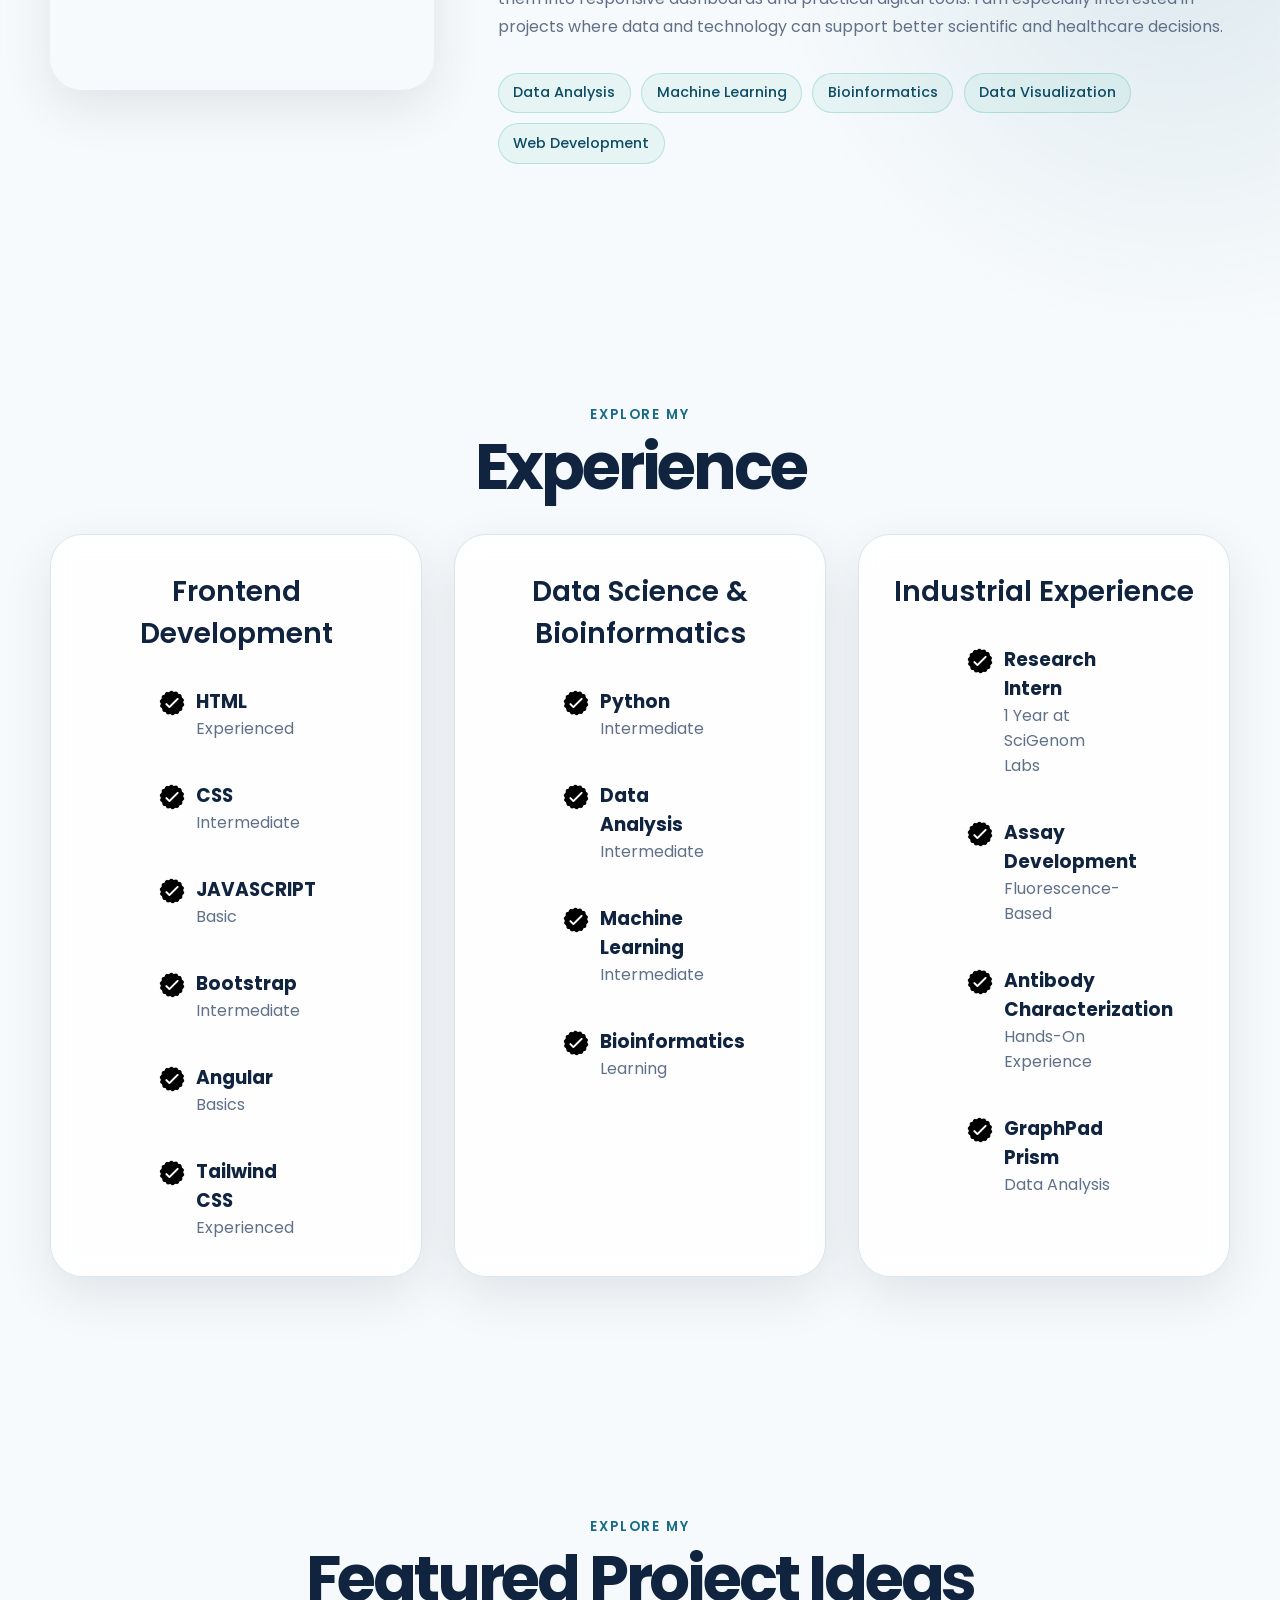
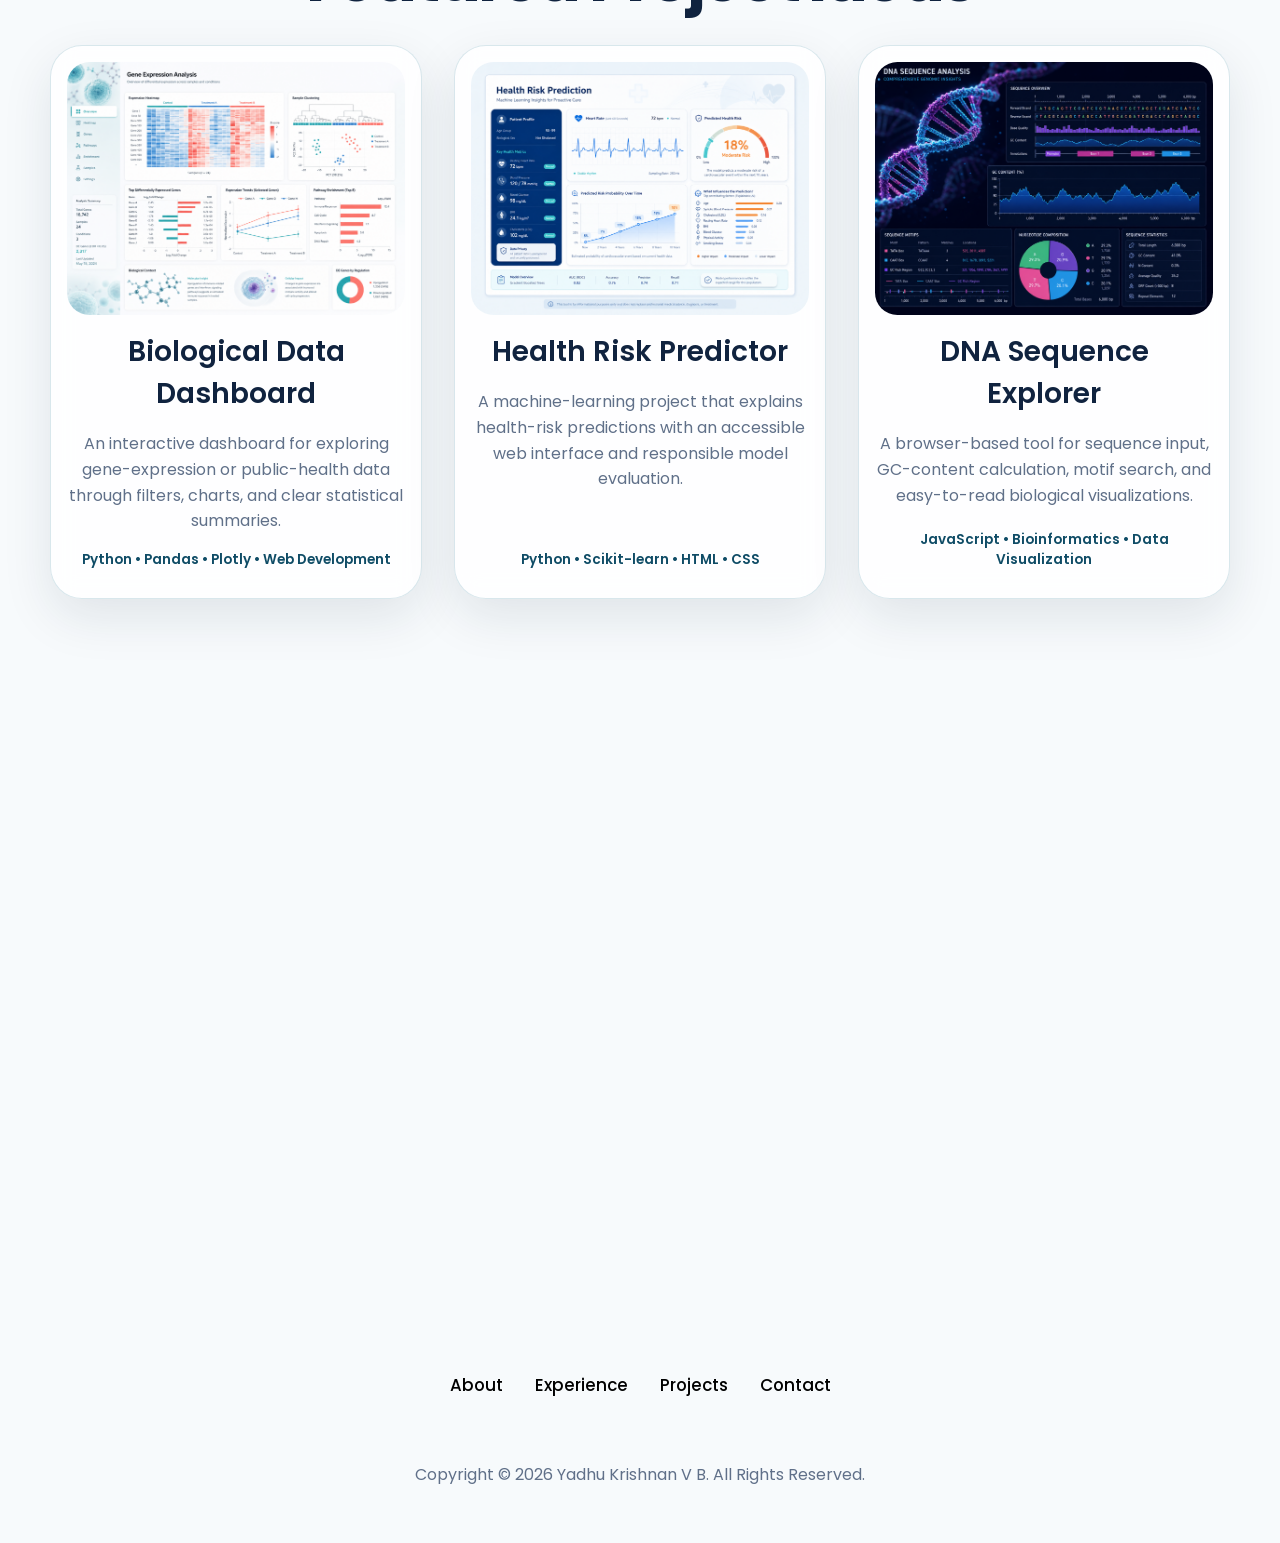
==== commit cd10b442: "Rewrite portfolio hero message" ====
--- a/index.html
+++ b/index.html
@@ -49,10 +49,12 @@
   <div class="section__text">
     <p class="section__text__p1">Hello, I'm</p>
     <h1 class="title">Yadhu Krishnan VB</h1>
-    <!-- UPDATED: Clear professional positioning -->
-    <p class="section__text__p2">Data Scientist • Bioinformatics • Web Developer</p>
+    <p class="section__text__p2 hero-statement">
+      I turn complex <span>scientific data</span> into clear, intelligent solutions.
+    </p>
     <p class="profile-summary">
-      Data Scientist using analytics, biology, and software to solve meaningful problems.
+      I use Python, machine learning, and biological data to explore meaningful
+      questions and build practical, evidence-driven tools.
     </p>
 
     <div class="btn-container">
--- a/style.css
+++ b/style.css
@@ -190,6 +190,21 @@
 .section__text__p2 {
   font-size: 1.55rem;
   margin-bottom: 1rem;
+}
+
+.hero-statement {
+  color: var(--ink);
+  font-size: clamp(1.65rem, 2.8vw, 2.45rem);
+  font-weight: 600;
+  letter-spacing: -0.035em;
+  line-height: 1.2;
+}
+
+.hero-statement span {
+  background: linear-gradient(120deg, var(--primary), var(--accent));
+  background-clip: text;
+  color: transparent;
+  -webkit-background-clip: text;
 }
 
 /* UPDATED: Short supporting statement below the profile title */
@@ -528,7 +543,7 @@
 .section__text__p1 { color:var(--primary); font-size:.85rem; font-weight:600; letter-spacing:.14em; text-transform:uppercase; }
 #profile .section__text__p1 { font-size:1.05rem; }
 .title { margin:.45rem 0 1rem; color:var(--ink); font-size:clamp(2.5rem,5vw,4.25rem); line-height:1.08; letter-spacing:-.05em; }
-.section__text__p2 { color:var(--primary-dark); }
+.section__text__p2 { color:var(--ink); }
 .profile-summary { line-height:1.75; }
 .btn { border-color:var(--primary); box-shadow:0 8px 20px rgba(23,107,135,.08); }
 .btn-color-1,.btn-color-2:hover { background:var(--primary); }
--- a/mediaqueries.css
+++ b/mediaqueries.css
@@ -136,7 +136,7 @@
   }
 
   .section__text__p2 {
-    font-size: 1.25rem;
+    font-size: 1.5rem;
   }
 
   .title {
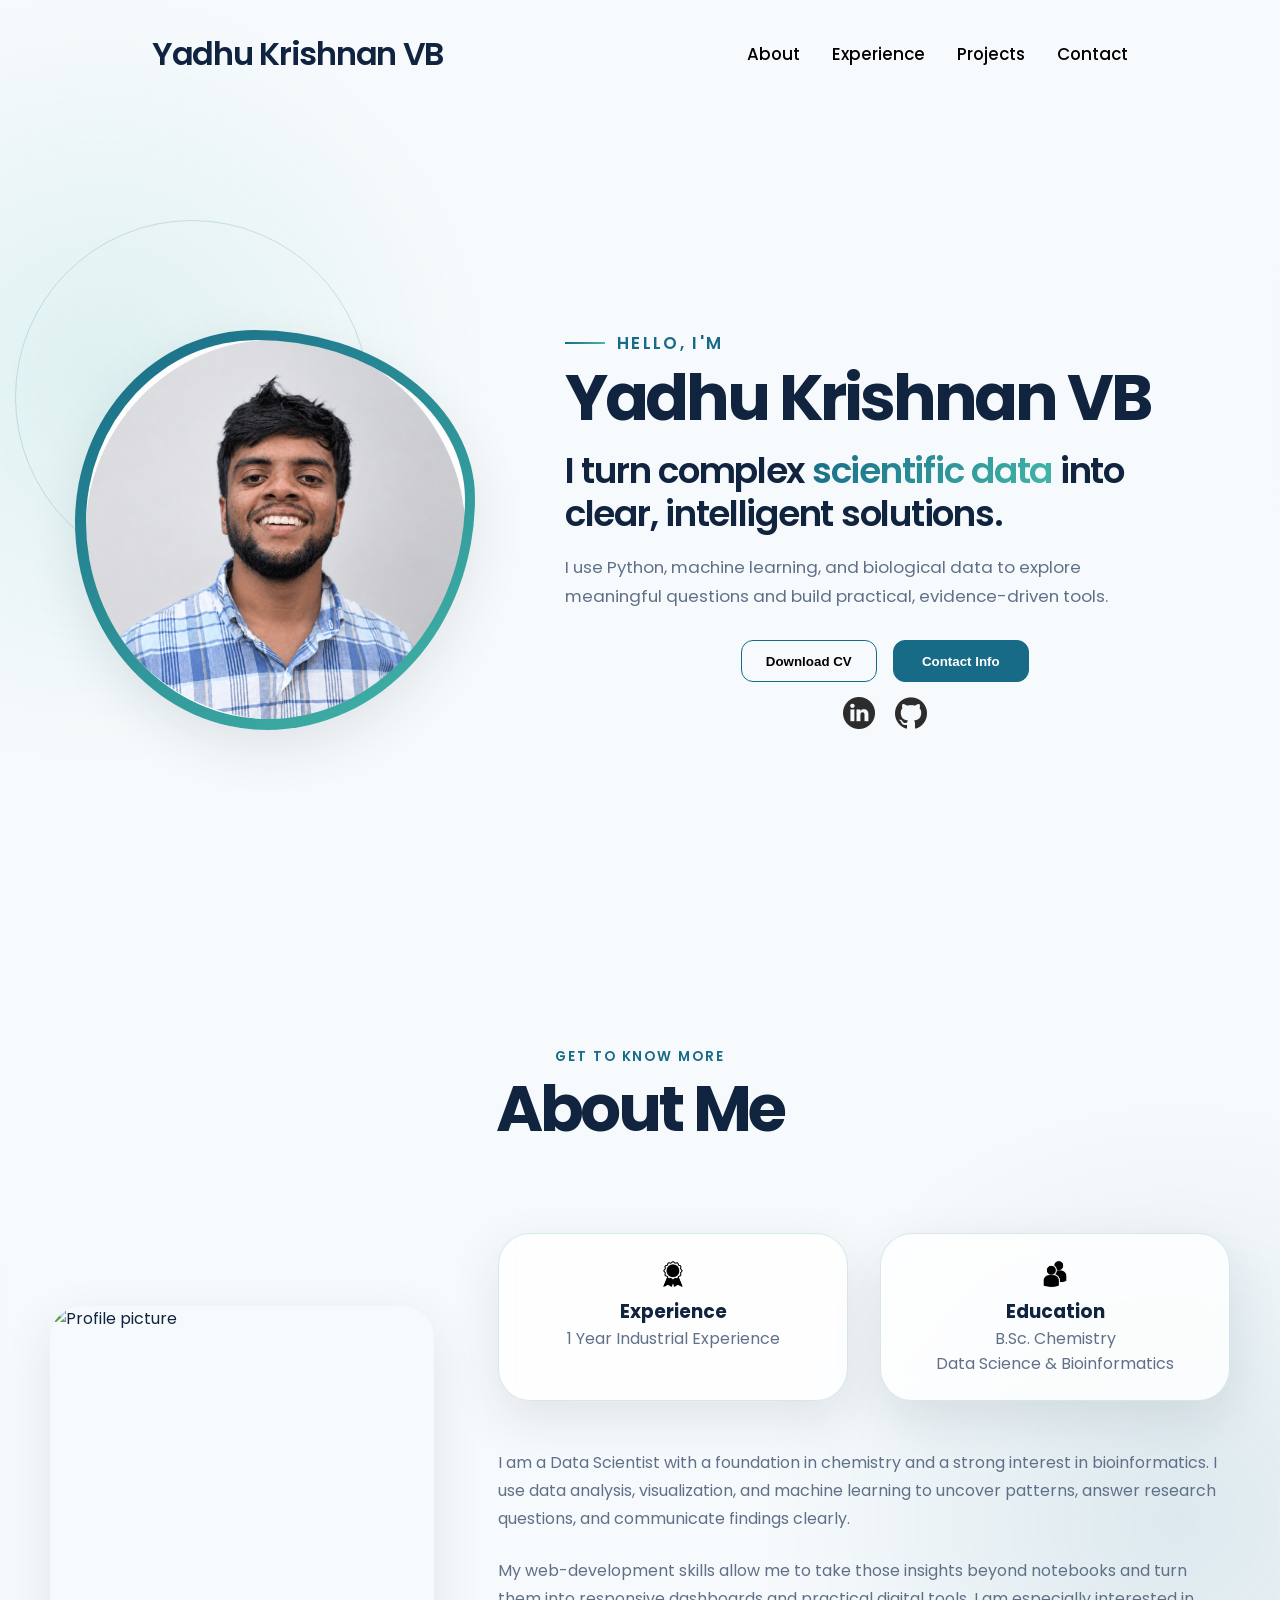
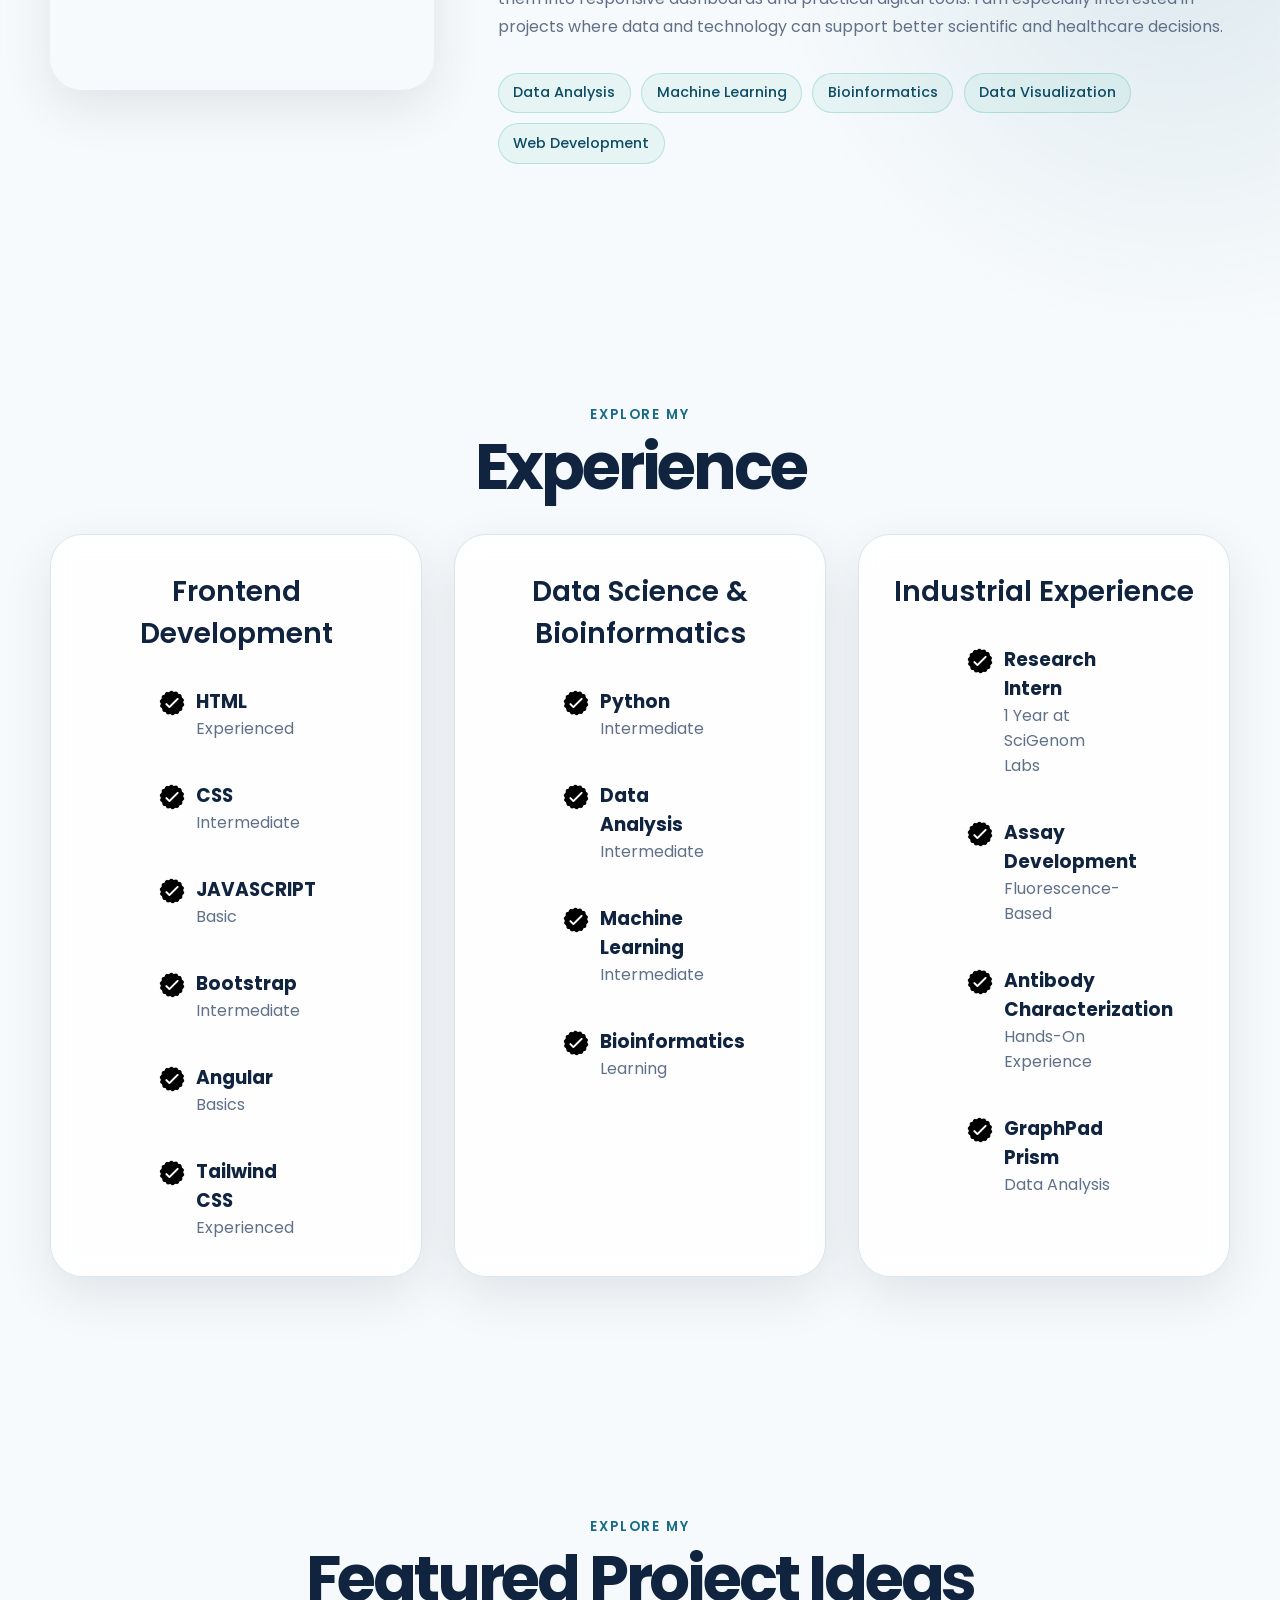
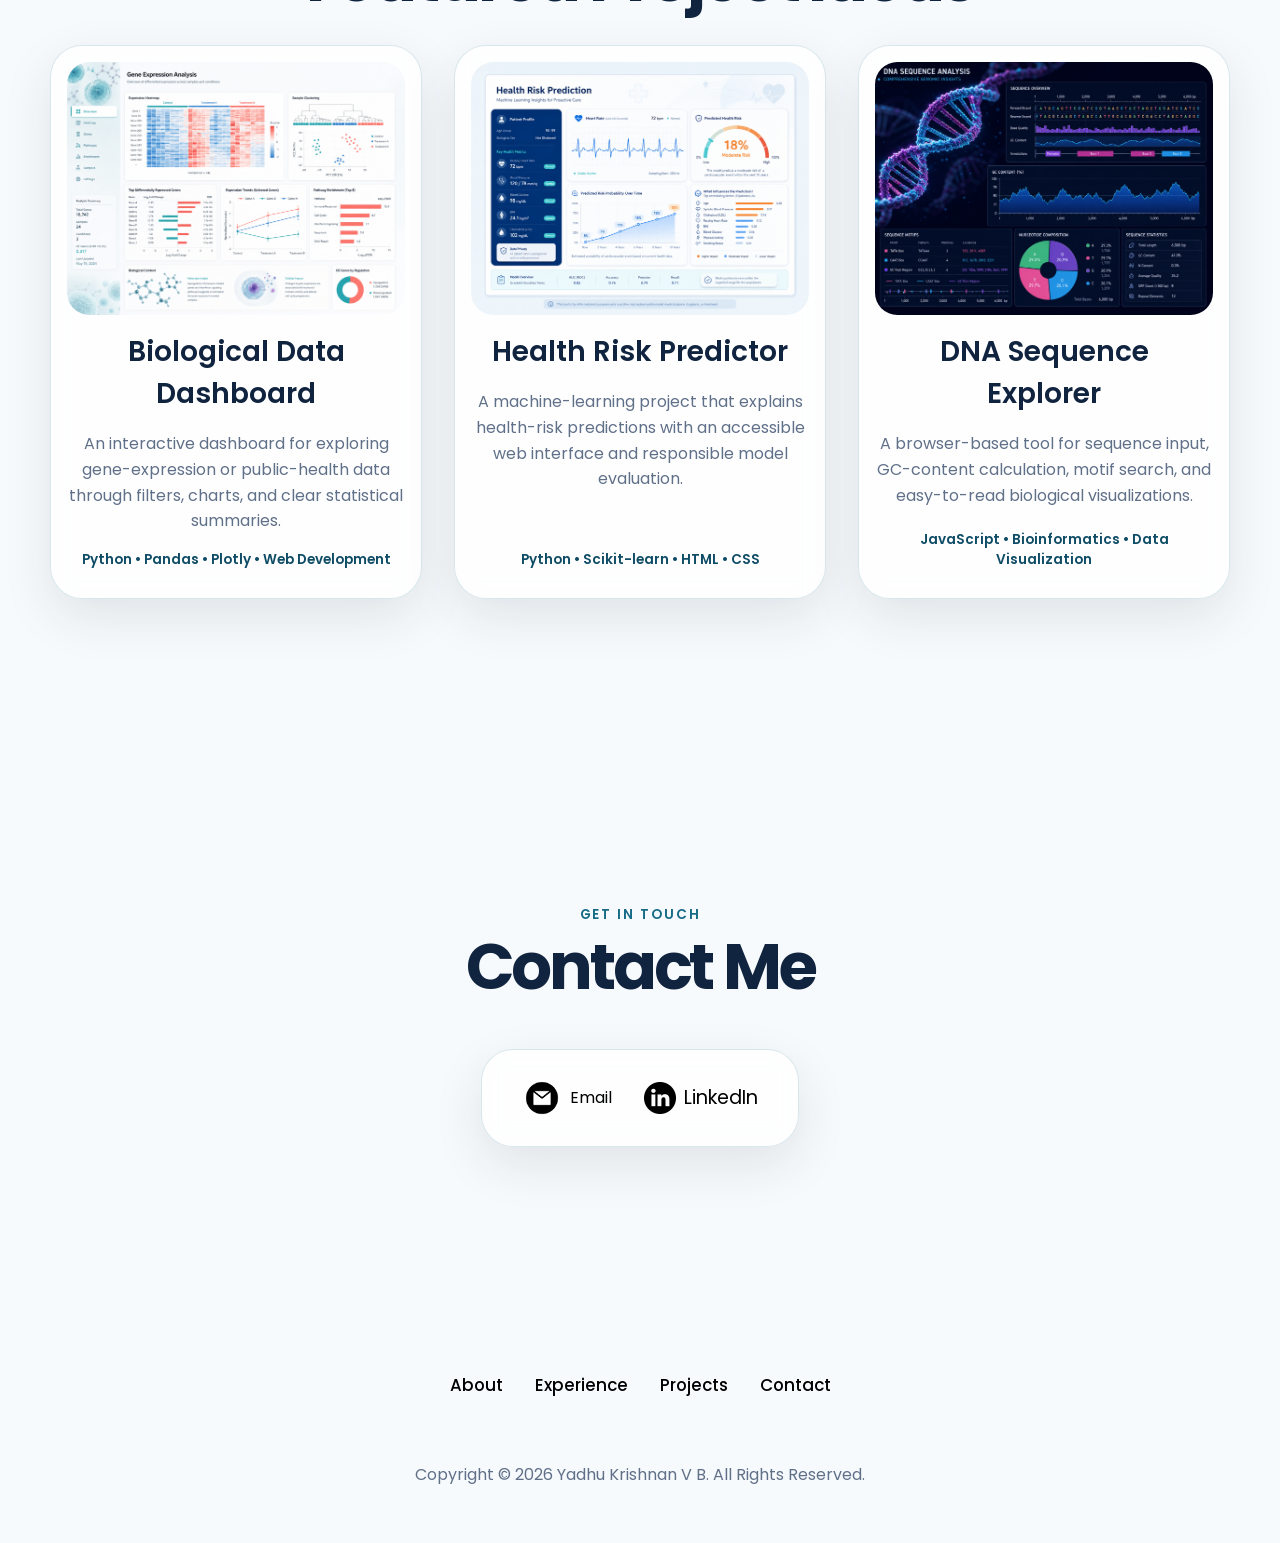
==== commit 68af2706: "Center About section heading" ====
--- a/index.html
+++ b/index.html
@@ -90,7 +90,7 @@
   </div>
 </section>
 <section id="about">
-    <p class="section__text__p1">Get TO Know More</p>
+    <p class="section__text__p1">Get to Know More</p>
     <h1 class="title">About Me</h1>
    <div class="section-container">
     <div class="section__pic-container">
--- a/style.css
+++ b/style.css
@@ -291,6 +291,11 @@
 
 #about .title {
   margin-bottom: 2.5rem;
+}
+
+#about > .section__text__p1,
+#about > .title {
+  text-align: center;
 }
 
 #about .section-container {
@@ -540,16 +545,77 @@
 #profile .section__pic-container img,.about-pic { width:100%; height:100%; object-fit:cover; }
 #profile .section__pic-container img { border-radius:inherit; }
 .section__text { max-width:40rem; }
+#profile .section__text {
+  max-width:42rem;
+  padding:2rem 0;
+  text-align:left;
+}
 .section__text__p1 { color:var(--primary); font-size:.85rem; font-weight:600; letter-spacing:.14em; text-transform:uppercase; }
-#profile .section__text__p1 { font-size:1.05rem; }
+#profile .section__text__p1 {
+  align-items:center;
+  display:flex;
+  font-size:1.05rem;
+  gap:.75rem;
+  justify-content:flex-start;
+  text-align:left;
+}
+#profile .section__text__p1::before {
+  width:2.5rem;
+  height:2px;
+  content:"";
+  background:linear-gradient(90deg,var(--primary),var(--accent));
+}
 .title { margin:.45rem 0 1rem; color:var(--ink); font-size:clamp(2.5rem,5vw,4.25rem); line-height:1.08; letter-spacing:-.05em; }
+#profile .title { text-align:left; }
+.hero-statement {
+  max-width:40rem;
+  margin:.75rem 0 1.15rem;
+  text-wrap:balance;
+}
+.hero-statement span {
+  position:relative;
+  white-space:nowrap;
+}
+.profile-summary {
+  max-width:34rem;
+  margin:0 0 1.75rem;
+  font-size:1.05rem;
+}
+#profile .btn-container,
+#profile #socials-container { justify-content:center; }
 .section__text__p2 { color:var(--ink); }
 .profile-summary { line-height:1.75; }
-.btn { border-color:var(--primary); box-shadow:0 8px 20px rgba(23,107,135,.08); }
+.btn {
+  width:auto;
+  min-width:8.5rem;
+  padding:.8rem 1.25rem;
+  border-color:var(--primary);
+  border-radius:.75rem;
+  box-shadow:none;
+}
 .btn-color-1,.btn-color-2:hover { background:var(--primary); }
-.btn:hover { border-color:var(--primary-dark); box-shadow:0 12px 24px rgba(23,107,135,.2); transform:translateY(-3px); }
-#socials-container .icon { padding:.35rem; height:2.5rem; border:1px solid var(--border); border-radius:50%; transition:transform 250ms ease,box-shadow 250ms ease; }
-#socials-container .icon:hover { box-shadow:0 8px 18px rgba(16,35,63,.14); transform:translateY(-3px) rotate(-4deg); }
+.btn:hover {
+  border-color:var(--primary-dark);
+  box-shadow:none;
+  transform:translateY(-2px);
+}
+#profile #socials-container {
+  gap:1.25rem;
+  margin-top:.9rem;
+}
+#socials-container .icon {
+  height:2rem;
+  padding:0;
+  border:0;
+  border-radius:0;
+  opacity:.82;
+  transition:opacity 200ms ease,transform 200ms ease;
+}
+#socials-container .icon:hover {
+  box-shadow:none;
+  opacity:1;
+  transform:translateY(-2px);
+}
 .details-container,.contact-info-upper-container { background:var(--surface); border:1px solid var(--border); box-shadow:var(--shadow); backdrop-filter:blur(12px); }
 .details-container { transition:transform 300ms ease,box-shadow 300ms ease,border-color 300ms ease; }
 .details-container:hover { border-color:rgba(23,107,135,.38); box-shadow:0 22px 55px rgba(16,35,63,.14); transform:translateY(-7px); }
--- a/mediaqueries.css
+++ b/mediaqueries.css
@@ -53,6 +53,30 @@
   #about .section__pic-container {
     width: 275px;
     height: auto;
+  }
+
+  #profile .section__text {
+    margin-inline: auto;
+    padding: 1rem 0;
+    text-align: center;
+  }
+
+  #profile .section__text__p1 {
+    justify-content: center;
+    text-align: center;
+  }
+
+  #profile .title {
+    text-align: center;
+  }
+
+  #profile .profile-summary {
+    margin-inline: auto;
+  }
+
+  #profile .btn-container,
+  #profile #socials-container {
+    justify-content: center;
   }
 
   .about-containers {
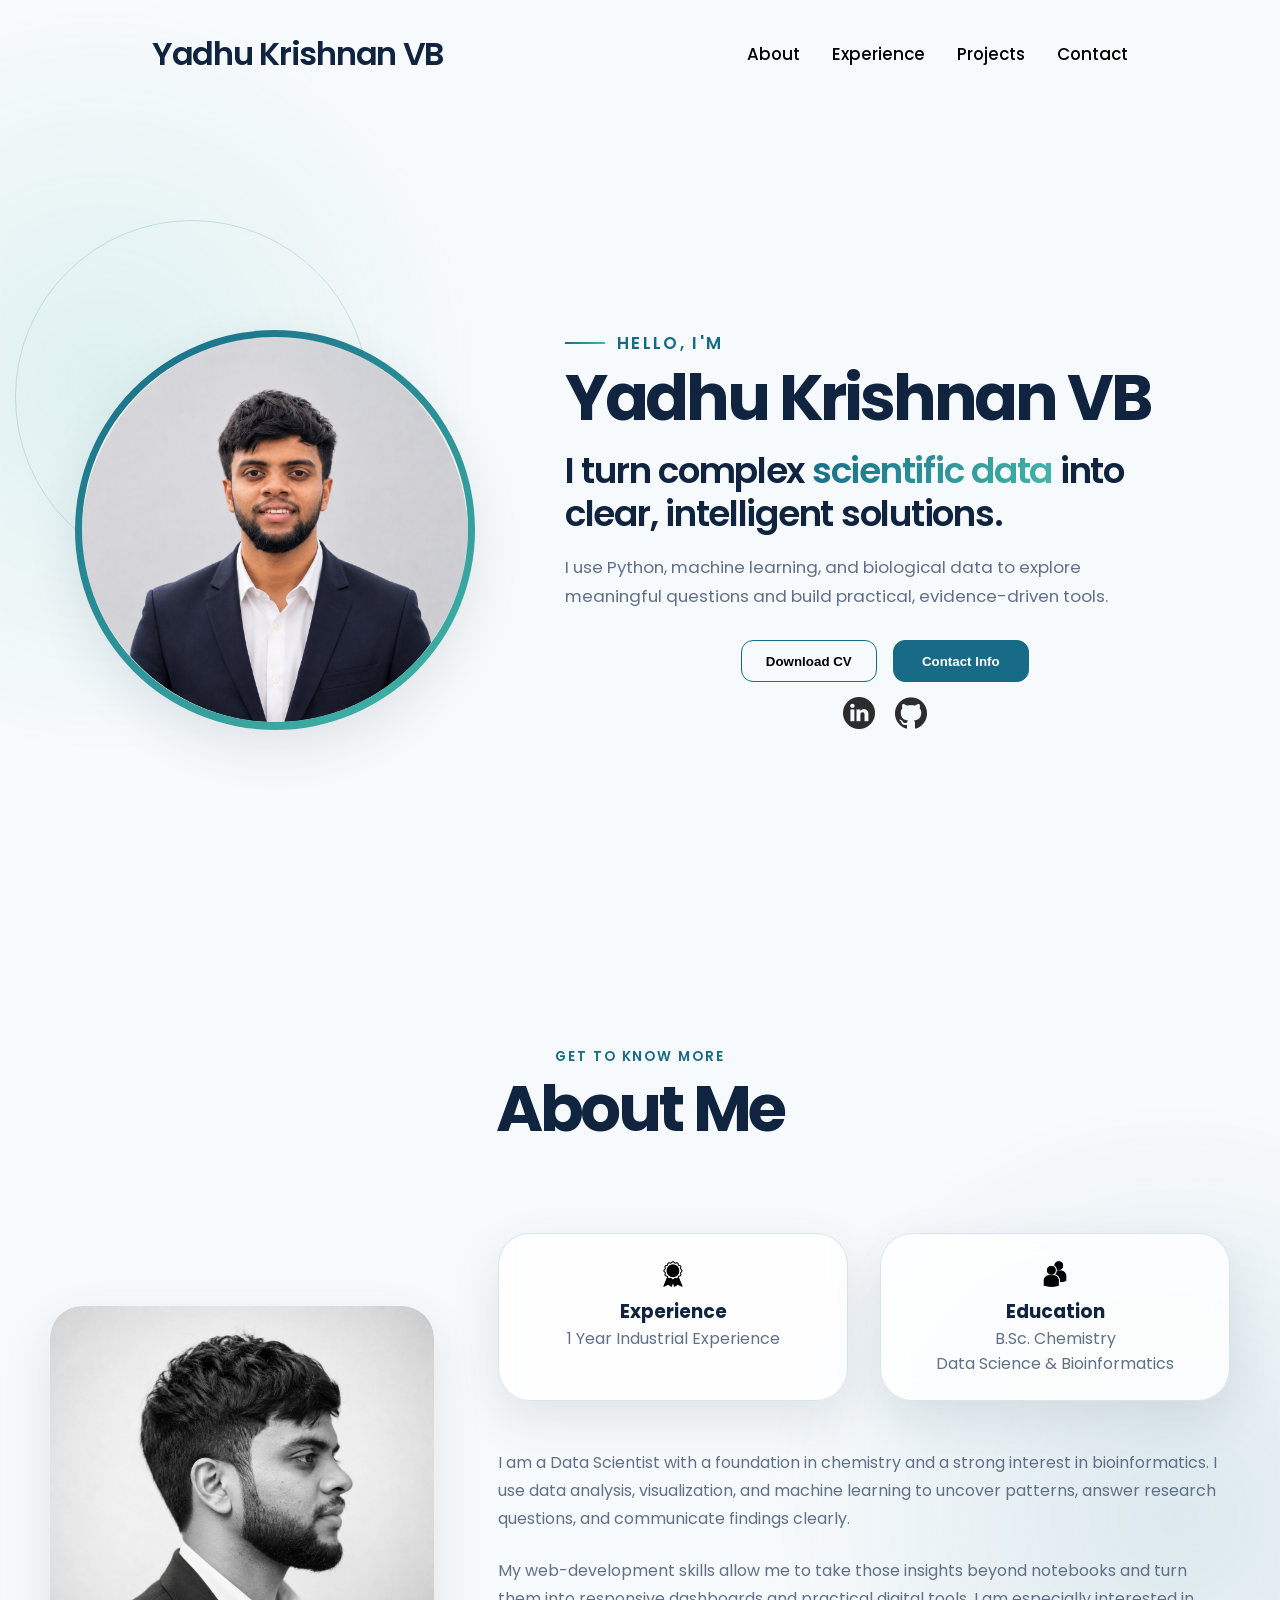
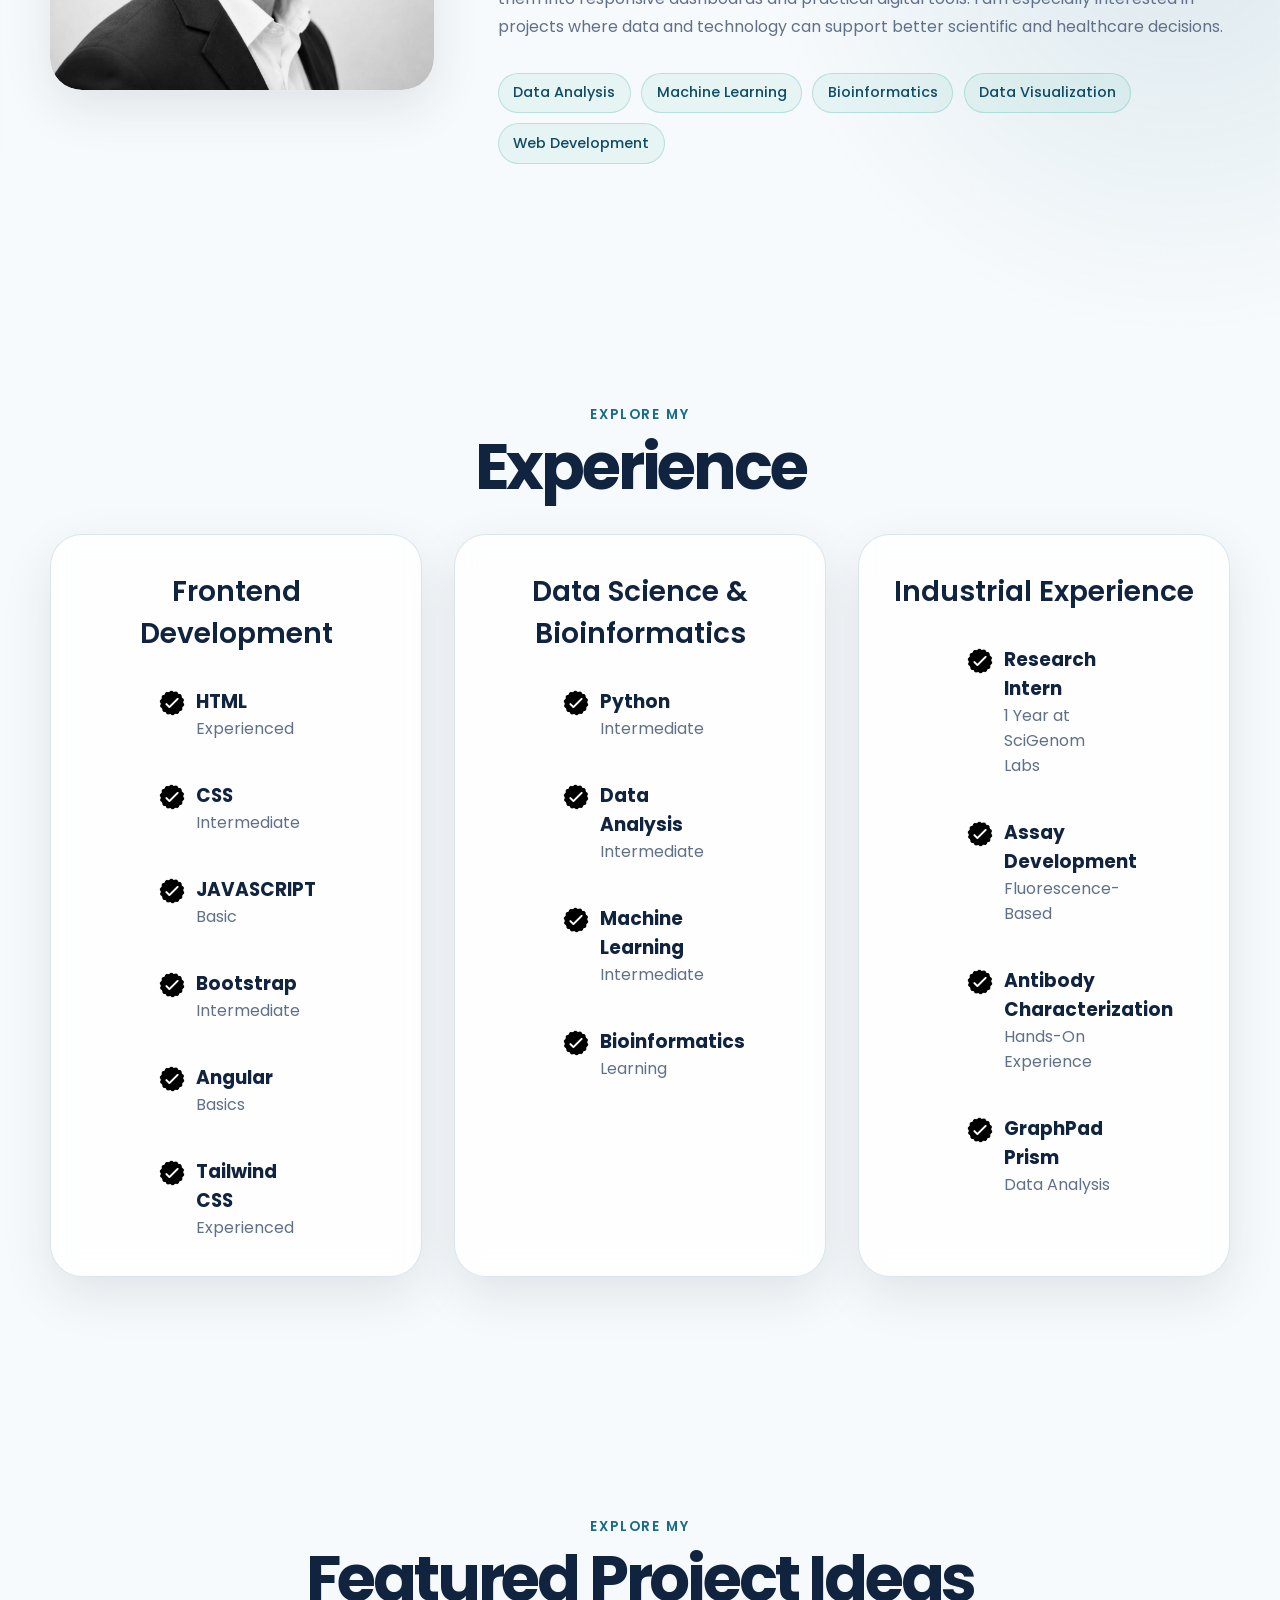
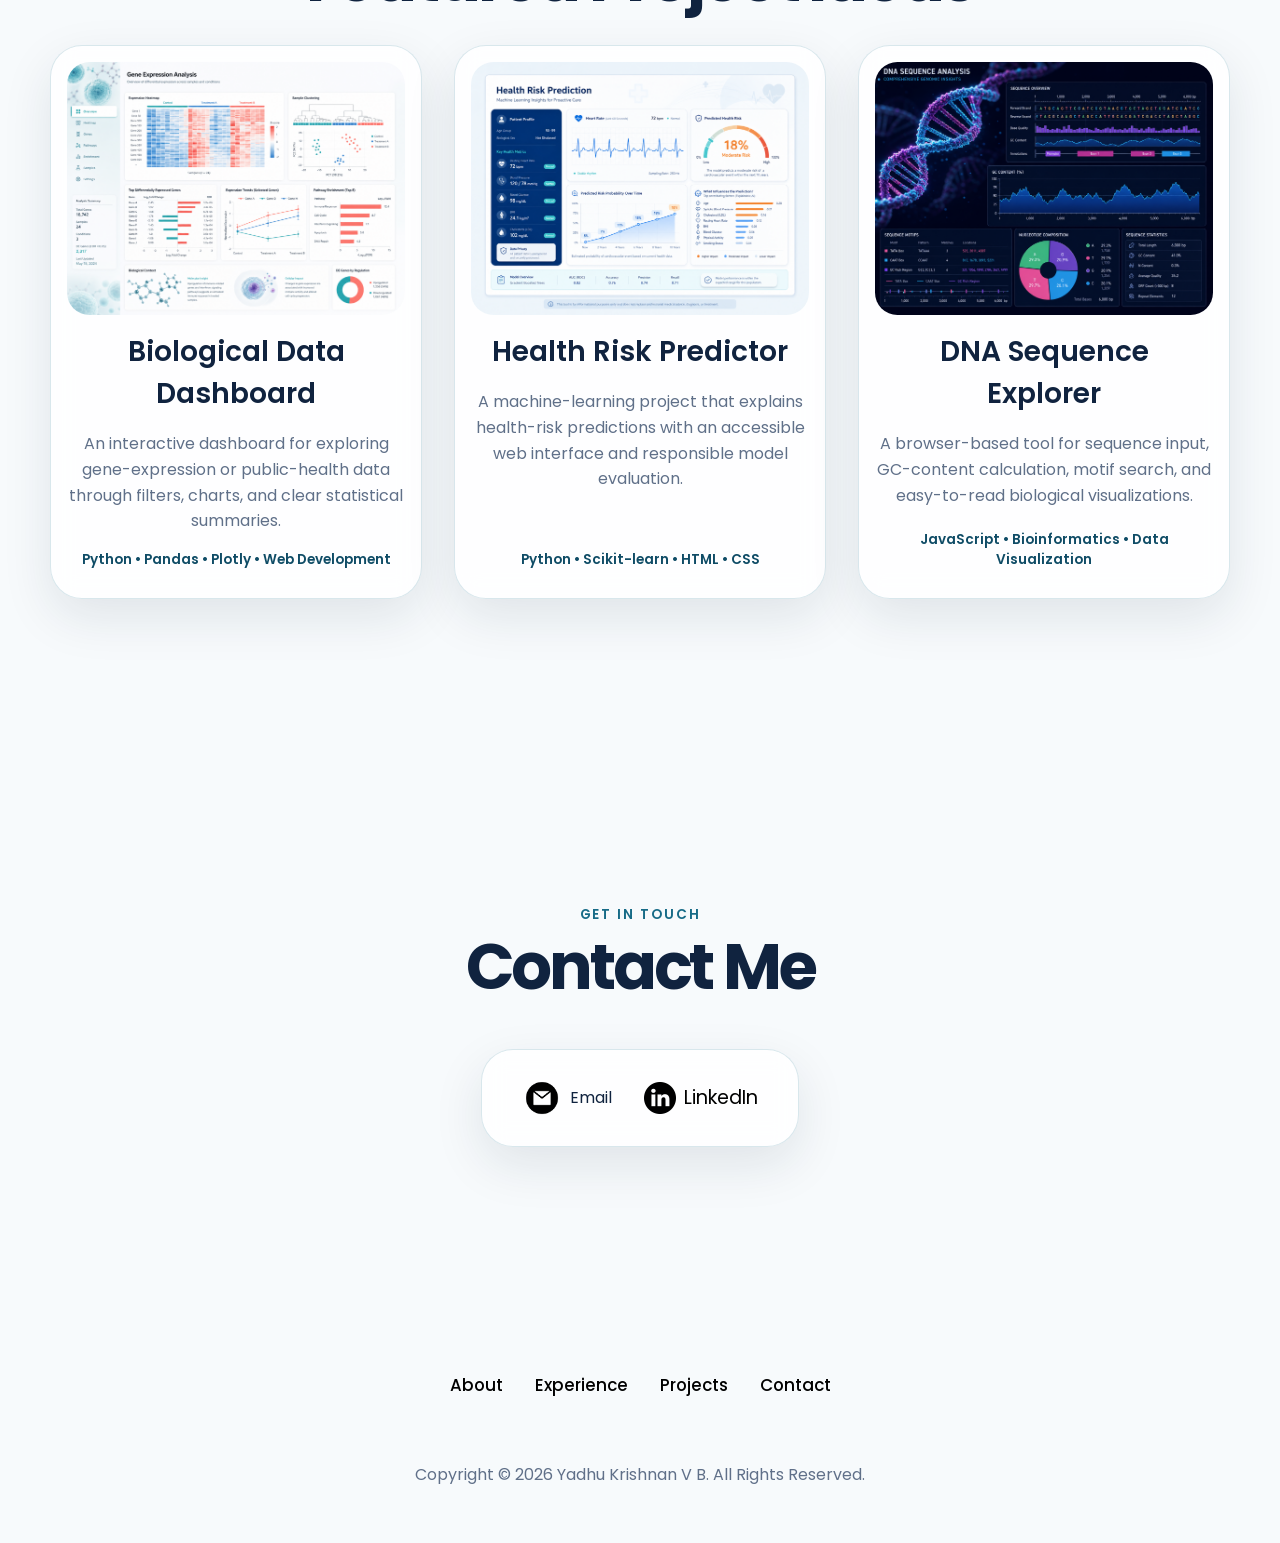
==== commit f200b520: "Remove email address from contact icon" ====
--- a/index.html
+++ b/index.html
@@ -382,18 +382,14 @@
   <div class="contact-info-upper-container">
 
     <div class="contact-info-container">
-      <a
-        href="mailto:yadhubiju@gmail.com"
-        class="contact-email-link"
-        aria-label="Email Yadhu at yadhubiju@gmail.com"
-      >
+      <div class="contact-email-link">
         <img
           src="./assets/email.png"
-          alt=""
+          alt="Email icon"
           class="icon contact-icon email-icon"
         />
         <span>Email</span>
-      </a>
+      </div>
     </div>
 
     <div class="contact-info-container">
--- a/style.css
+++ b/style.css
@@ -504,7 +504,6 @@
 }
 
 .email-icon {
-  cursor: pointer;
   height: 2.5rem;
 }
 
@@ -541,9 +540,20 @@
 section { max-width:1180px; margin-inline:auto; padding-top:6rem; }
 #profile { position:relative; min-height:82vh; gap:clamp(3rem,7vw,7rem); }
 #profile::before { position:absolute; z-index:-1; width:22rem; height:22rem; content:""; border:1px solid rgba(23,107,135,.18); border-radius:50%; transform:translate(-28rem,1rem); animation:float-orb 7s ease-in-out infinite; }
-#profile .section__pic-container { position:relative; padding:.65rem; background:linear-gradient(145deg,var(--primary),var(--accent)); border-radius:45% 55% 52% 48% / 48% 42% 58% 52%; box-shadow:var(--shadow); animation:profile-shape 8s ease-in-out infinite; }
+#profile .section__pic-container {
+  position:relative;
+  aspect-ratio:1;
+  padding:.45rem;
+  overflow:hidden;
+  background:linear-gradient(145deg,var(--primary),var(--accent));
+  border-radius:50%;
+  box-shadow:var(--shadow);
+}
 #profile .section__pic-container img,.about-pic { width:100%; height:100%; object-fit:cover; }
-#profile .section__pic-container img { border-radius:inherit; }
+#profile .section__pic-container img {
+  border-radius:50%;
+  object-position:center;
+}
 .section__text { max-width:40rem; }
 #profile .section__text {
   max-width:42rem;
@@ -633,6 +643,63 @@
 .about-focus span { color:var(--primary-dark); background:rgba(67,183,168,.09); border-color:rgba(67,183,168,.3); }
 #experience { height:auto; min-height:96vh; padding-bottom:6rem; }
 #experience .details-container { padding:2.25rem 1.75rem; }
+#experience .about-containers {
+  display: grid;
+  grid-template-columns: repeat(3, minmax(0, 1fr));
+  gap: 2rem;
+  perspective: 1200px;
+}
+#experience .details-container {
+  position: relative;
+  overflow: hidden;
+  cursor: pointer;
+  outline: none;
+  transform: rotateX(var(--tilt-x, 0deg)) rotateY(var(--tilt-y, 0deg)) translateY(var(--lift, 0));
+  transform-style: preserve-3d;
+  transition:
+    transform 180ms ease,
+    border-color 250ms ease,
+    box-shadow 250ms ease;
+  will-change: transform;
+}
+#experience .details-container::before {
+  position: absolute;
+  inset: 0;
+  pointer-events: none;
+  content: "";
+  background: radial-gradient(
+    circle at var(--shine-x, 50%) var(--shine-y, 50%),
+    rgba(255, 255, 255, 0.9),
+    transparent 38%
+  );
+  opacity: 0;
+  transition: opacity 200ms ease;
+}
+#experience .details-container:hover,
+#experience .details-container:focus-visible {
+  --lift: -10px;
+  border-color: rgba(23,107,135,.5);
+  box-shadow: 0 28px 60px rgba(16,35,63,.2);
+}
+#experience .details-container:hover::before,
+#experience .details-container:focus-visible::before {
+  opacity: .55;
+}
+#experience .details-container.is-selected {
+  --lift: -14px;
+  border-color: var(--accent);
+  box-shadow:
+    0 30px 65px rgba(16,35,63,.22),
+    0 0 0 3px rgba(67,183,168,.18);
+}
+#experience .details-container.is-rotating {
+  animation: experience-card-spin 850ms cubic-bezier(.22,.8,.28,1);
+}
+#experience .details-container > * {
+  position: relative;
+  z-index: 1;
+  transform: translateZ(28px);
+}
 .experience-sub-title { color:var(--ink); }
 article { justify-content:flex-start; align-items:flex-start; }
 article .icon { flex:0 0 auto; }
@@ -647,7 +714,15 @@
 .reveal.is-visible { opacity:1; transform:translateY(0); }
 @keyframes profile-shape { 0%,100% { border-radius:45% 55% 52% 48% / 48% 42% 58% 52%; } 50% { border-radius:55% 45% 44% 56% / 42% 54% 46% 58%; } }
 @keyframes float-orb { 0%,100% { transform:translate(-28rem,1rem); } 50% { transform:translate(-28rem,-1rem); } }
+@keyframes experience-card-spin {
+  0% { transform: rotateY(0deg) translateY(-14px); }
+  45% { transform: rotateY(165deg) translateY(-18px) scale(1.025); }
+  55% { transform: rotateY(195deg) translateY(-18px) scale(1.025); }
+  100% { transform: rotateY(360deg) translateY(-14px); }
+}
 @media (prefers-reduced-motion:reduce) {
   *,*::before,*::after { scroll-behavior:auto!important; animation-duration:.01ms!important; animation-iteration-count:1!important; transition-duration:.01ms!important; }
   .reveal { opacity:1; transform:none; }
-}
+  #experience .details-container { transform:none; }
+  #experience .details-container.is-rotating { animation:none; }
+}
--- a/mediaqueries.css
+++ b/mediaqueries.css
@@ -89,6 +89,17 @@
 
   .projects-grid {
     grid-template-columns: repeat(2, minmax(0, 1fr));
+  }
+
+  #experience .about-containers {
+    grid-template-columns: repeat(3, minmax(250px, 1fr));
+    overflow-x: auto;
+    padding: 1rem 0 2rem;
+    scroll-snap-type: x mandatory;
+  }
+
+  #experience .details-container {
+    scroll-snap-align: center;
   }
 }
 @media screen and (max-width: 600px) {
@@ -199,4 +210,10 @@
   .projects-grid {
     grid-template-columns: 1fr;
   }
+
+  #experience .about-containers {
+    grid-template-columns: repeat(3, minmax(82vw, 1fr));
+    margin-inline: -5vw;
+    padding-inline: 5vw;
+  }
 }
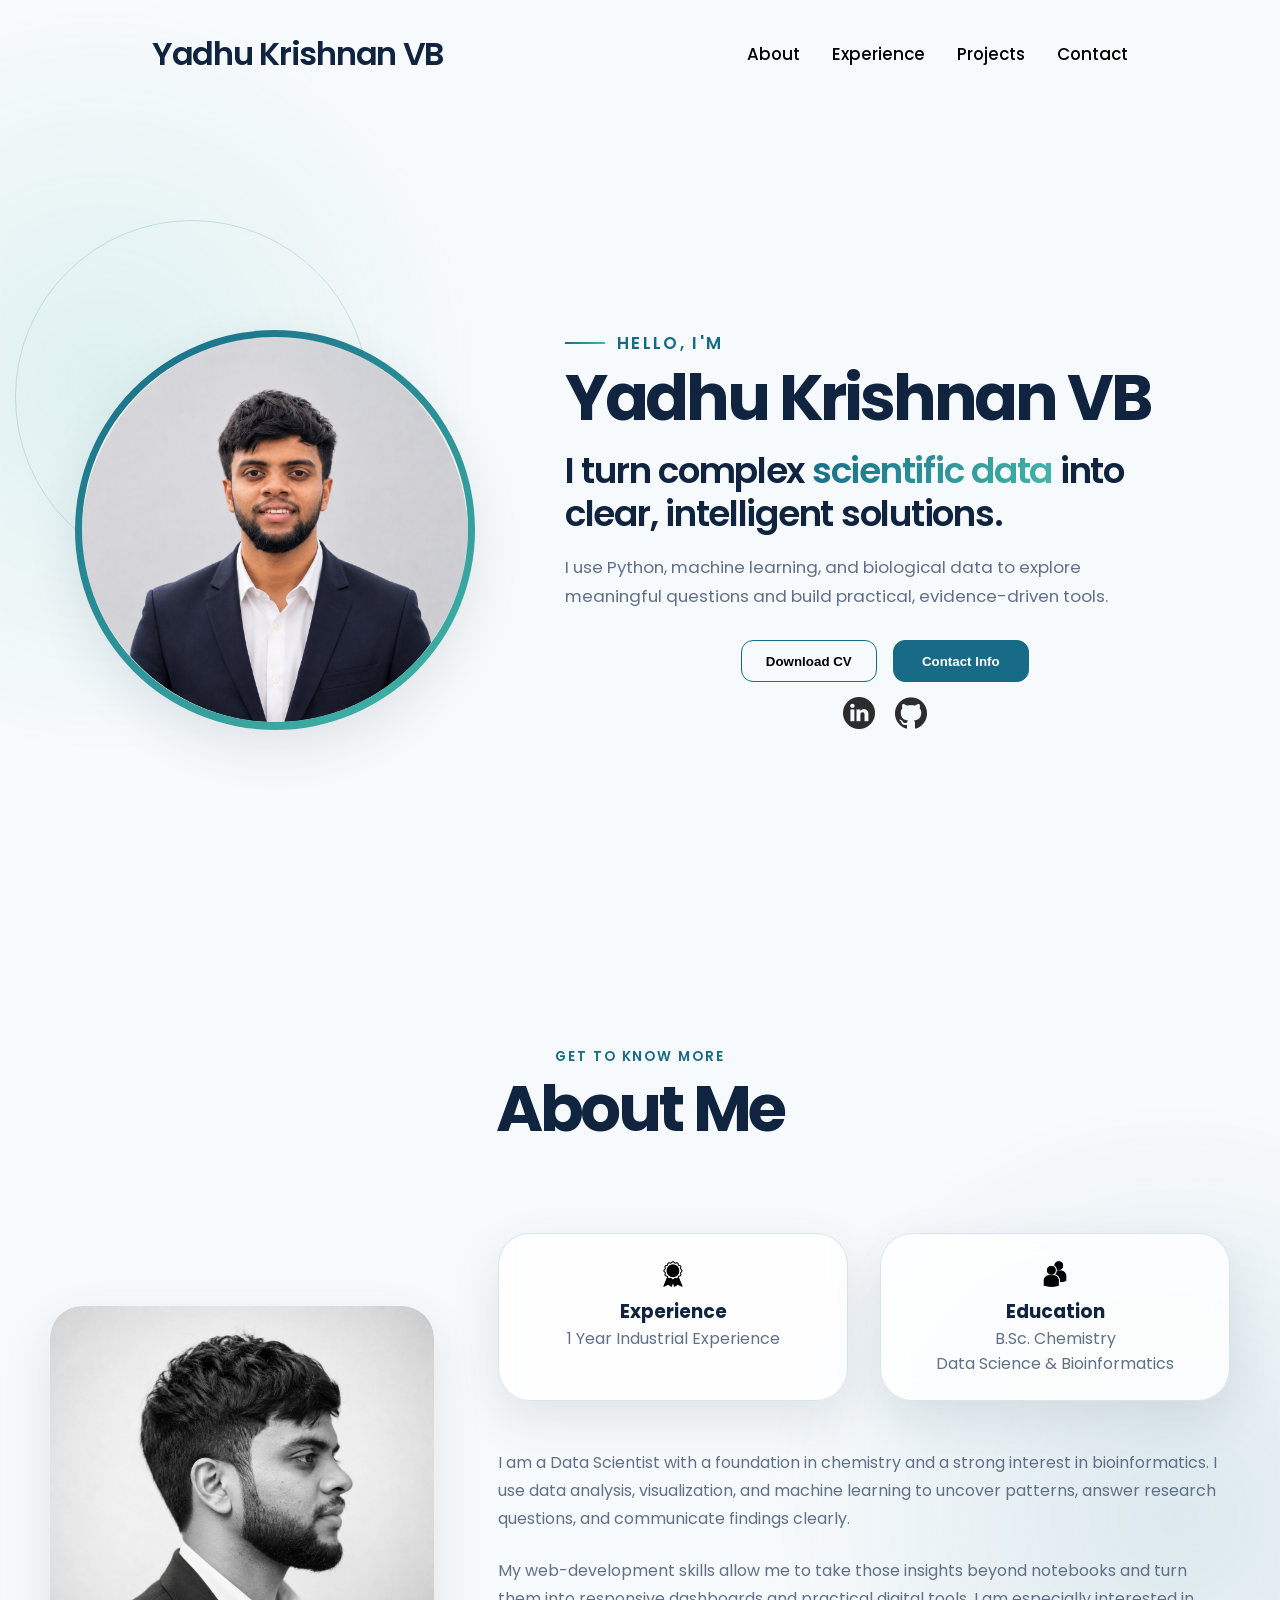
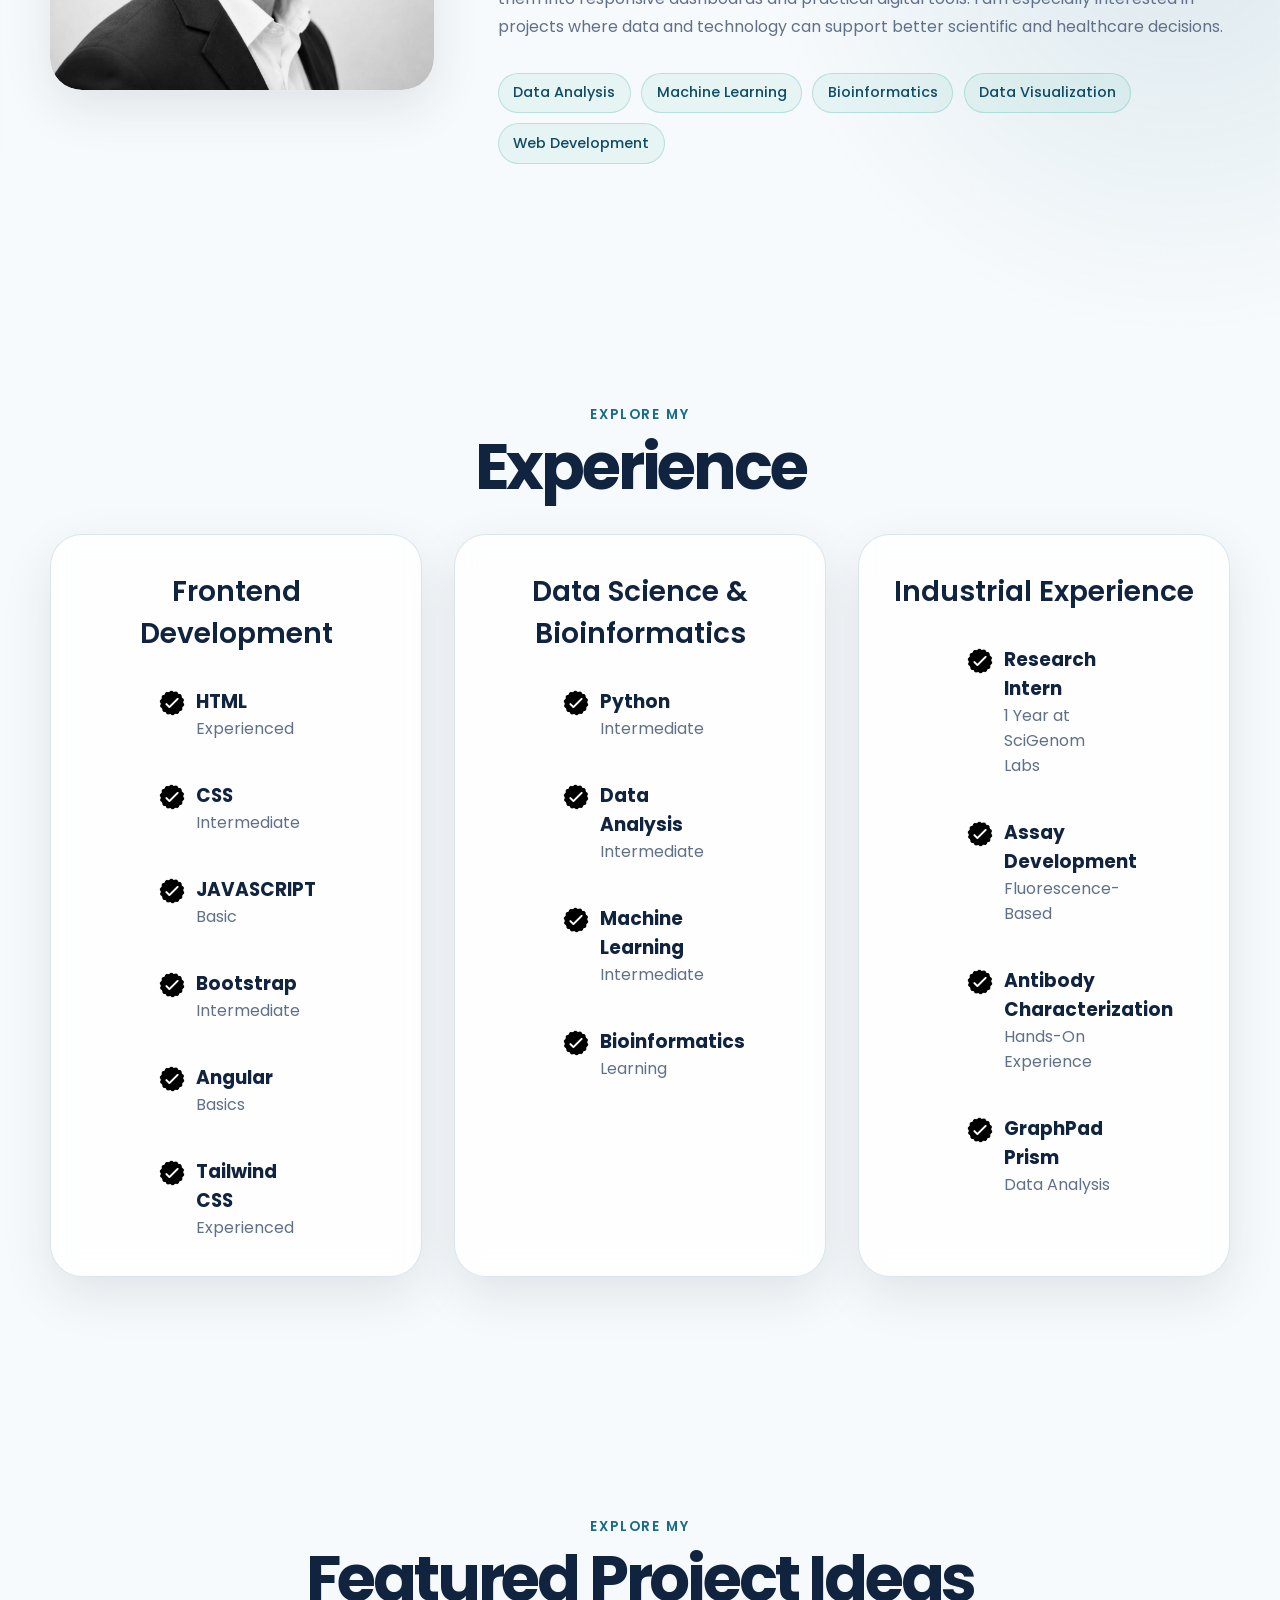
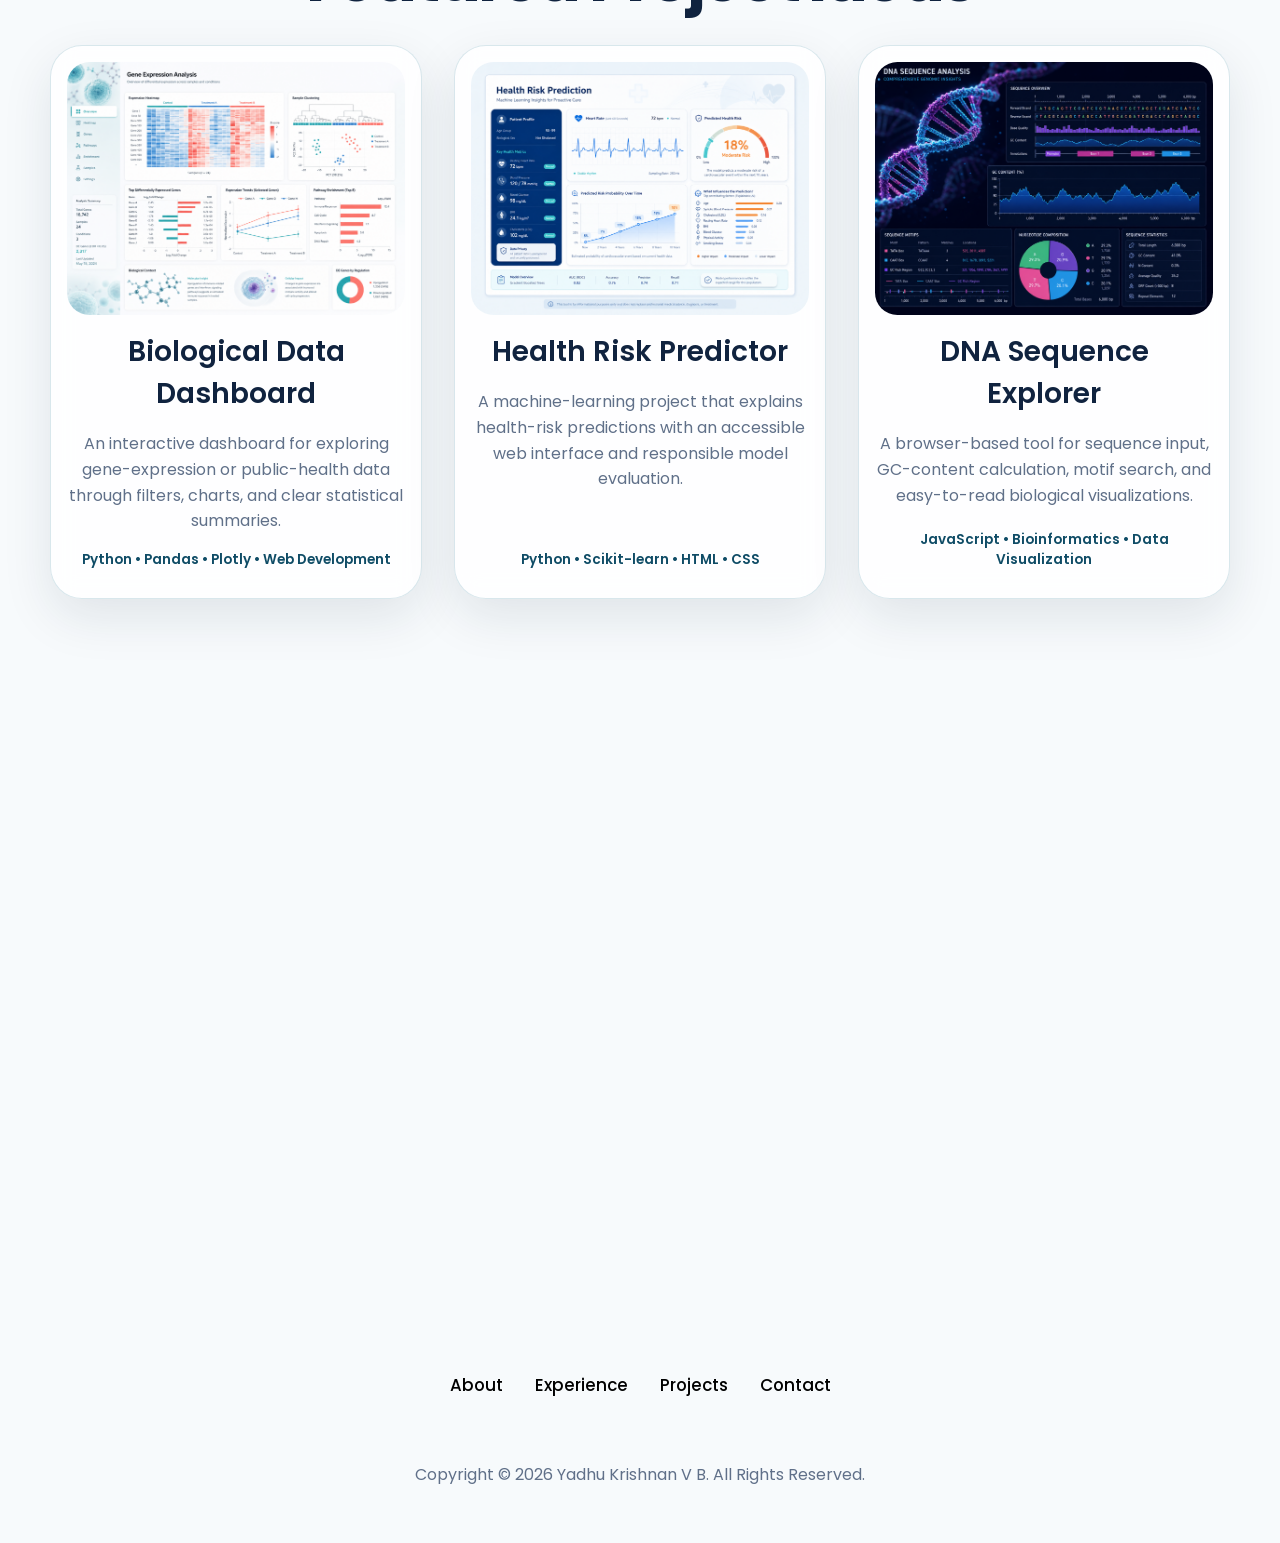
==== commit 4f3b4cad: "Remove email contact item" ====
--- a/index.html
+++ b/index.html
@@ -382,17 +382,6 @@
   <div class="contact-info-upper-container">
 
     <div class="contact-info-container">
-      <div class="contact-email-link">
-        <img
-          src="./assets/email.png"
-          alt="Email icon"
-          class="icon contact-icon email-icon"
-        />
-        <span>Email</span>
-      </div>
-    </div>
-
-    <div class="contact-info-container">
       <img
         src="./assets/linkedin.png"
         alt="LinkedIn icon"
--- a/style.css
+++ b/style.css
@@ -501,16 +501,6 @@
 
 .contact-icon {
   cursor: default;
-}
-
-.email-icon {
-  height: 2.5rem;
-}
-
-.contact-email-link {
-  align-items: center;
-  display: flex;
-  gap: 0.5rem;
 }
 
 /* FOOTER SECTION */
